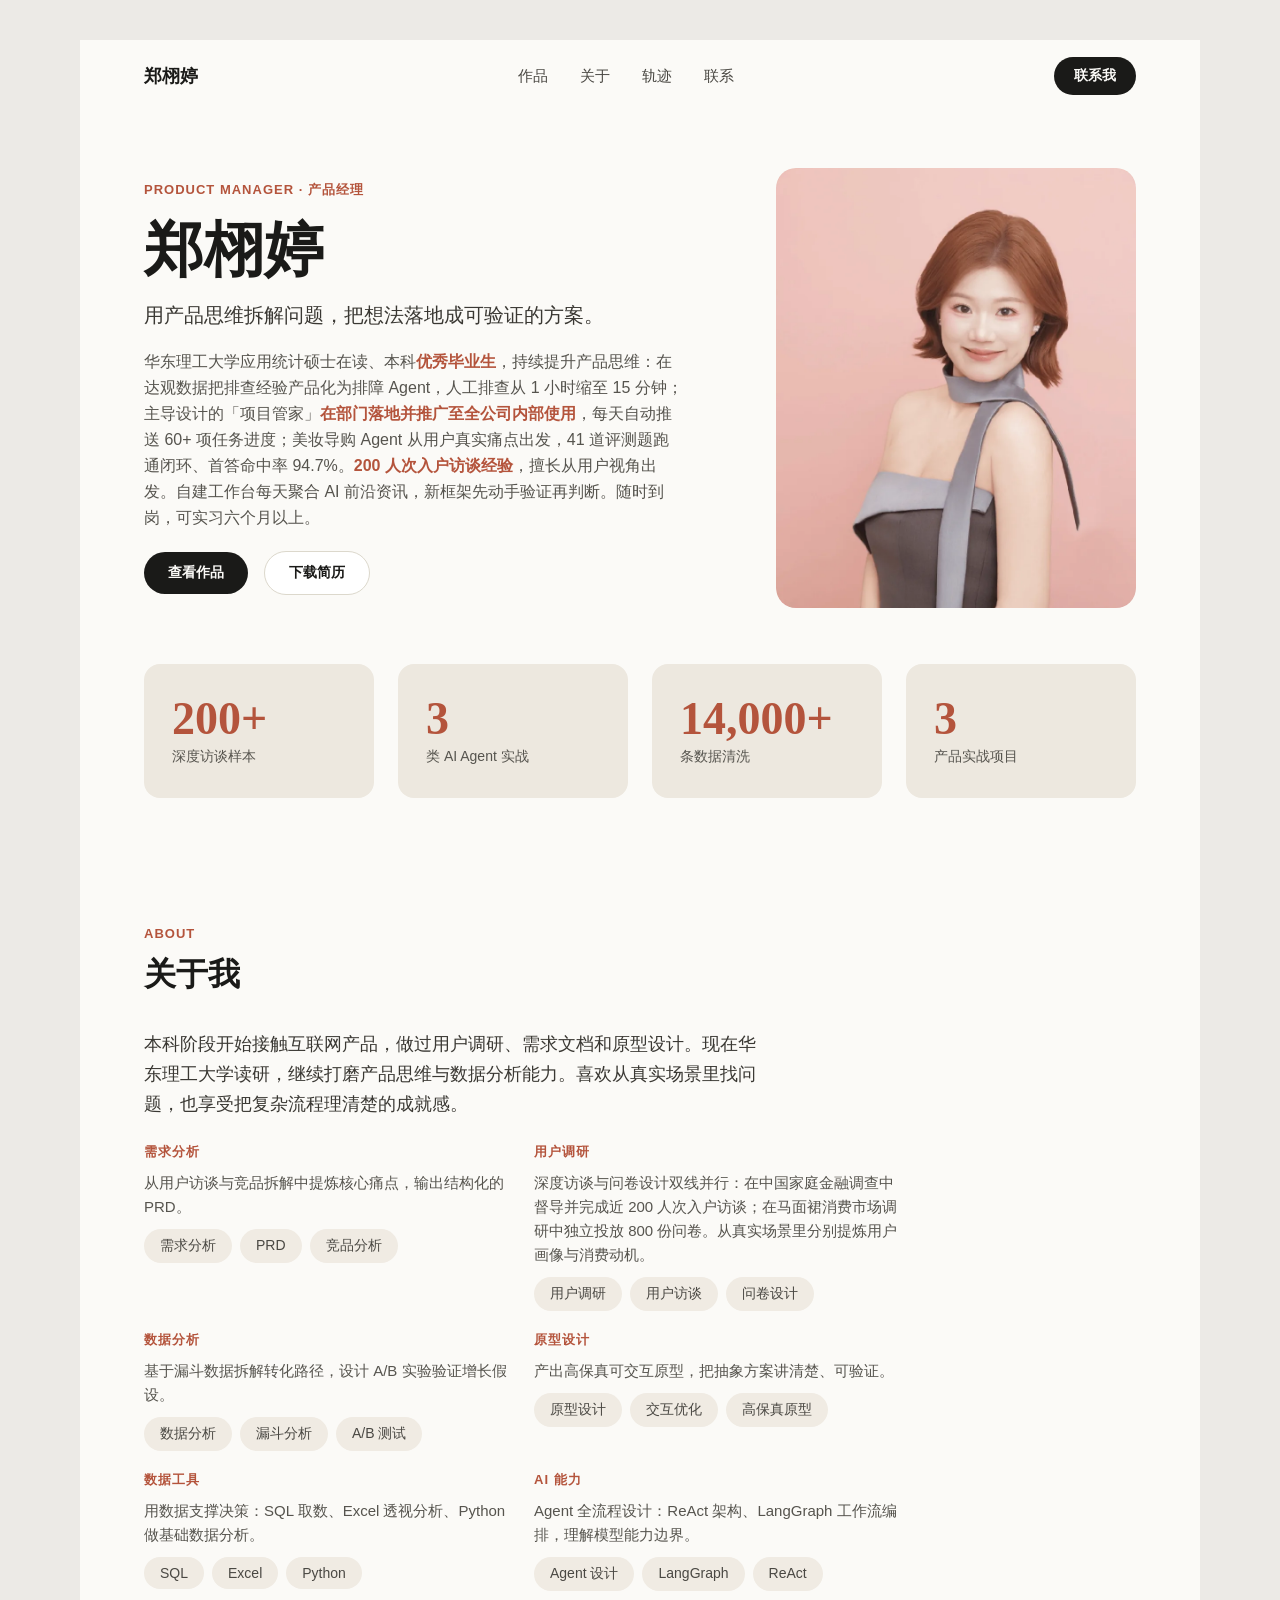
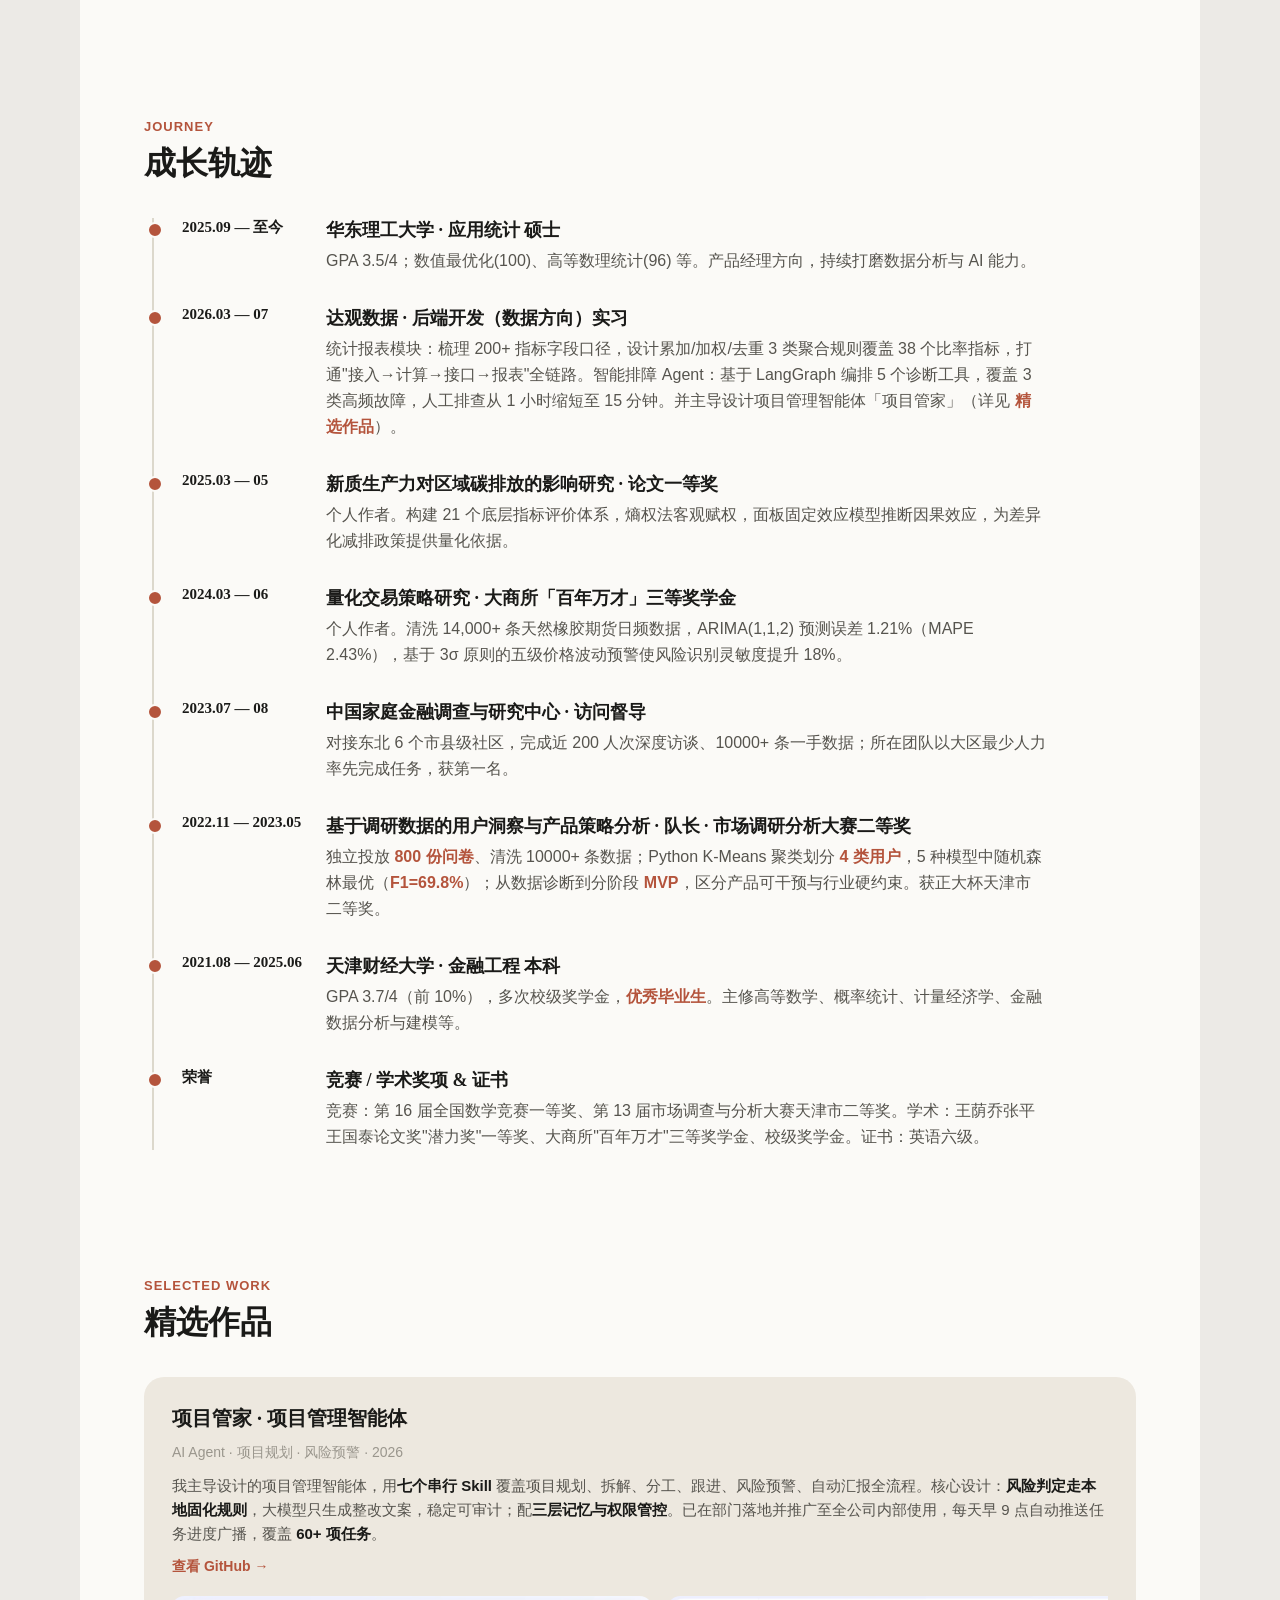
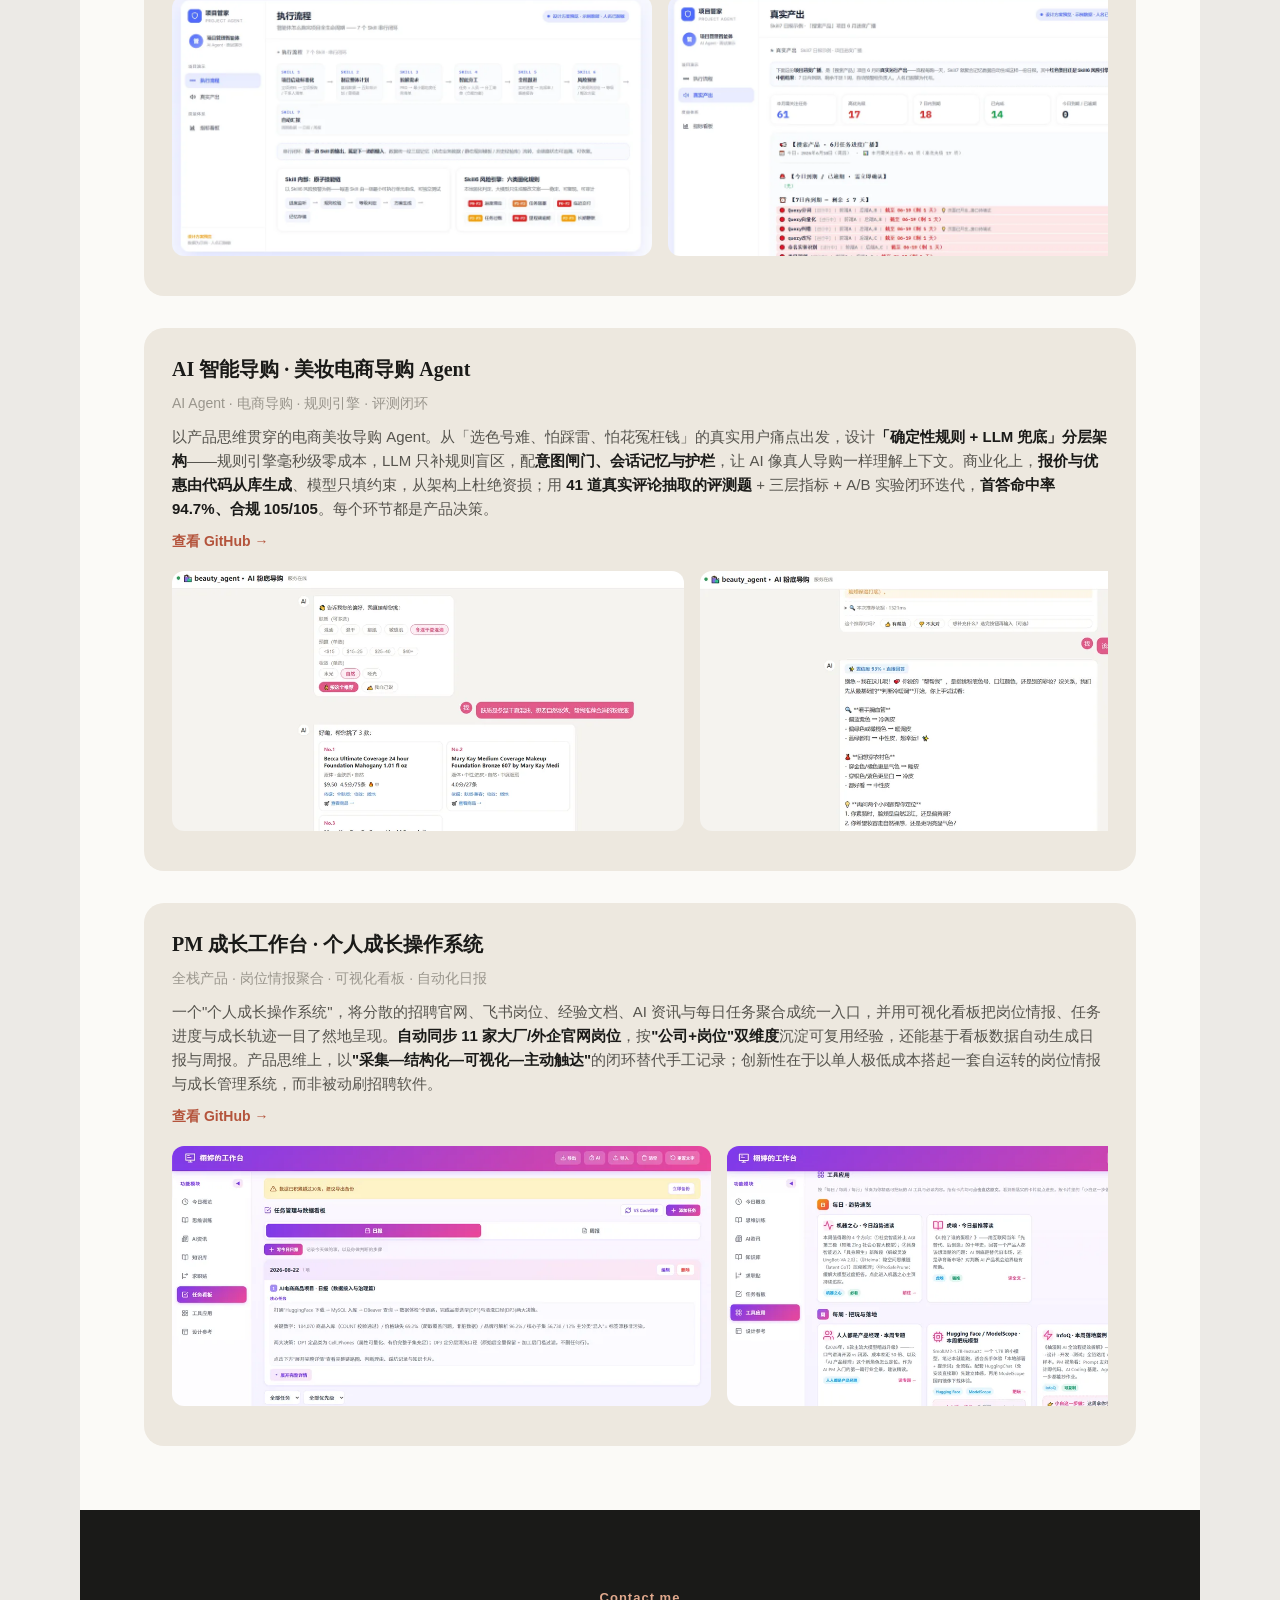
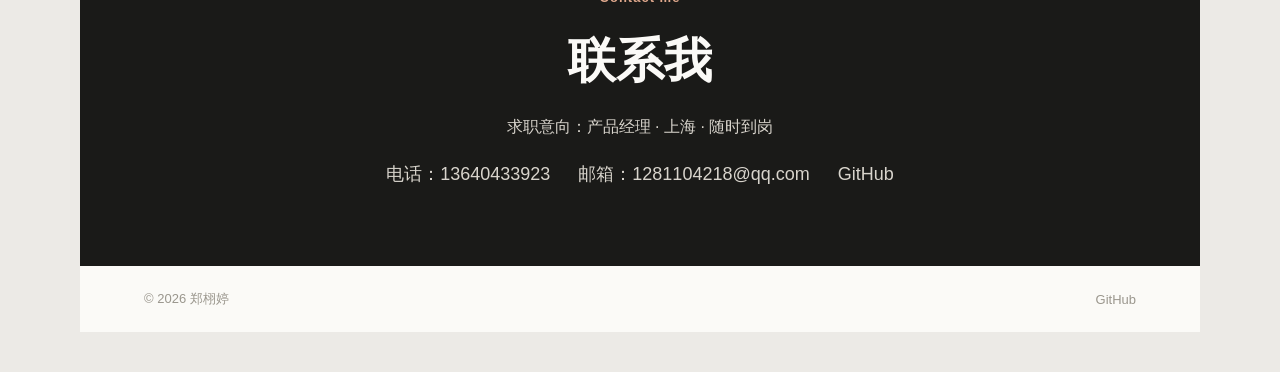
==== index.html @ 1b3cbecc "style: 恢复tl-d strong赤陶色高亮，仅保留新title" ====
<!DOCTYPE html>
<html lang="zh-CN">
<head>
<meta charset="UTF-8">
<meta name="viewport" content="width=device-width, initial-scale=1">
<title>郑栩婷 · 个人主页（桌面版）</title>
<link rel="preload" as="image" href="assets/images/3_140.webp">
<link rel="stylesheet" href="assets/fonts/fonts.css">
<style>
:root{
  --bg:#FBFAF7; --ink:#1A1A18; --ink-2:#3A3833; --muted:#6B6B66; --faint:#9A968D;
  --terracotta:#B4543C; --peach:#E0A88C; --tag:#F0EBE3; --line:#DCD8CC; --card:#EDE8DF;
  --muted:#56544E;
}
*{margin:0;padding:0;box-sizing:border-box;}
html{scroll-behavior:smooth;}
body{font-family:'Outfit',-apple-system,BlinkMacSystemFont,'Segoe UI','PingFang SC','Hiragino Sans GB','Microsoft YaHei',sans-serif;background:#ECEAE6;display:flex;justify-content:center;padding:40px 0;}
.page{width:100%;max-width:1120px;background:var(--bg);overflow:hidden;margin:0 auto;}
a{text-decoration:none;}

/* Nav */
.nav{height:72px;padding:0 64px;display:flex;align-items:center;justify-content:space-between;}
.brand{font-family:'Fraunces',Georgia,'Times New Roman','Songti SC','STSong','SimSun',serif;font-weight:600;font-size:18px;color:var(--ink);}
.nav-menu{display:flex;gap:32px;}
.nav-menu a{font-size:15px;color:#4A4843;}
.nav-menu a:hover{color:var(--ink);}
.nav-btn{background:var(--ink);color:var(--bg);padding:10px 20px;border-radius:999px;font-size:14px;font-weight:600;}

/* Hero */
.hero{display:flex;gap:48px;padding:56px 64px;align-items:center;justify-content:space-between;}
.hero-left{flex:1;display:flex;flex-direction:column;gap:20px;align-items:flex-start;}
.eyebrow{font-size:13px;font-weight:600;color:var(--terracotta);letter-spacing:1px;}
.hero-name{font-family:'Fraunces',Georgia,'Times New Roman','Songti SC','STSong','SimSun',serif;font-weight:700;font-size:60px;color:var(--ink);line-height:1.05;}
.hero-tagline{font-family:'Fraunces',Georgia,'Times New Roman','Songti SC','STSong','SimSun',serif;font-weight:400;font-size:20px;color:var(--ink-2);}
.hero-bio{font-size:16px;color:var(--muted);line-height:26px;max-width:540px;}
.hero-bio strong{color:var(--terracotta);font-weight:600;}
.hero-cta{display:flex;gap:16px;align-items:center;}
.cta-primary{background:var(--ink);color:var(--bg);padding:12px 24px;border-radius:999px;font-size:14px;font-weight:600;}
.cta-secondary{background:#FFFFFF;border:1px solid var(--line);color:var(--ink);padding:12px 24px;border-radius:999px;font-size:14px;font-weight:600;}
.hero-right{width:360px;height:440px;border-radius:20px;overflow:hidden;flex-shrink:0;}
.hero-right img{width:100%;height:100%;object-fit:cover;display:block;}

/* About */
.about{display:flex;flex-direction:column;gap:32px;padding:64px;}
.about-left{width:auto;display:flex;flex-direction:column;gap:12px;align-items:flex-start;}
.about-kicker{font-size:13px;font-weight:600;color:var(--terracotta);letter-spacing:1px;}
.about-title{font-family:'Fraunces',Georgia,'Times New Roman','Songti SC','STSong','SimSun',serif;font-weight:700;font-size:32px;color:var(--ink);}
.about-right{width:100%;max-width:760px;display:flex;flex-direction:column;gap:24px;align-items:flex-start;}
.about-text{font-size:18px;color:var(--ink-2);line-height:30px;font-weight:500;max-width:620px;}
.skills{display:flex;flex-wrap:wrap;gap:12px;}
.tag{background:var(--tag);color:#4A4843;padding:8px 16px;border-radius:999px;font-size:14px;font-weight:500;}

/* Work */
.work{padding:64px;display:flex;flex-direction:column;gap:32px;}
.work-header{display:flex;flex-direction:column;gap:8px;align-items:flex-start;}
.work-kicker{font-size:13px;font-weight:600;color:var(--terracotta);letter-spacing:1px;}
.work-title{font-family:'Fraunces',Georgia,'Times New Roman','Songti SC','STSong','SimSun',serif;font-weight:700;font-size:32px;color:var(--ink);}
.work-grid{display:flex;gap:24px;}
.proj{flex:1;display:flex;flex-direction:column;gap:16px;align-items:flex-start;}
.proj-cover{width:100%;height:240px;border-radius:16px;overflow:hidden;background:var(--card);}
.proj-cover img{width:100%;height:100%;object-fit:cover;display:block;}
.proj-title{font-family:'Fraunces',Georgia,'Times New Roman','Songti SC','STSong','SimSun',serif;font-weight:700;font-size:20px;color:var(--ink);}
.proj-meta{font-size:14px;color:var(--faint);}
.proj-desc{font-size:15px;color:var(--muted);line-height:24px;}
.proj-desc strong{color:var(--ink);font-weight:600;}

/* Featured project card */
.proj-featured{width:100%;display:flex;flex-direction:column;gap:20px;background:var(--card);border-radius:20px;padding:28px;}
.proj-featured-top{display:flex;gap:32px;align-items:flex-start;}
.proj-featured-info{flex:1;display:flex;flex-direction:column;gap:12px;align-items:flex-start;}
.proj-link{font-size:14px;color:var(--terracotta);font-weight:600;}
.proj-link:hover{text-decoration:underline;}
.proj-gallery{display:flex;gap:16px;overflow-x:auto;scroll-snap-type:x mandatory;padding-bottom:12px;}
.proj-gallery img{height:260px;flex:0 0 auto;scroll-snap-align:start;border-radius:12px;background:#E6E2DA;object-fit:cover;cursor:zoom-in;}
.proj-gallery::-webkit-scrollbar{height:6px;}
.proj-gallery::-webkit-scrollbar-thumb{background:var(--faint);border-radius:3px;}

/* Contact */
.contact{background:var(--ink);padding:80px 64px;display:flex;flex-direction:column;gap:24px;align-items:center;}
.contact-kicker{font-size:13px;font-weight:600;color:var(--peach);letter-spacing:1px;}
.contact-title{font-family:'Fraunces',Georgia,'Times New Roman','Songti SC','STSong','SimSun',serif;font-weight:700;font-size:48px;color:var(--bg);}
.contact-items{display:flex;flex-wrap:wrap;justify-content:center;align-items:center;gap:28px;}
.contact-item{font-size:18px;color:#D8D4CC;text-decoration:none;transition:color .2s;}
.contact-item:hover{color:var(--peach);}
.contact-sub{font-size:16px;color:#D8D4CC;max-width:560px;text-align:center;}

/* Stats */
.stats{display:flex;gap:24px;padding:0 64px 64px;}
.stat{flex:1;background:var(--card);border-radius:16px;padding:32px 28px;display:flex;flex-direction:column;gap:6px;align-items:flex-start;}
.stat-num{font-family:'Fraunces',Georgia,'Times New Roman','Songti SC','STSong','SimSun',serif;font-weight:700;font-size:46px;color:var(--terracotta);line-height:1;}
.stat-label{font-size:14px;color:var(--muted);}

/* Skills matrix */
.skill-grid{display:grid;grid-template-columns:repeat(2,1fr);gap:20px;width:100%;}
.skill-col{display:flex;flex-direction:column;gap:10px;align-items:flex-start;}
.skill-cat{font-size:13px;font-weight:600;color:var(--terracotta);letter-spacing:1px;}
.skill-desc{font-size:15px;color:var(--muted);line-height:24px;}
.skill-tags{display:flex;flex-wrap:wrap;gap:8px;}

/* Timeline */
.timeline-sec{padding:64px;display:flex;flex-direction:column;gap:32px;}
.timeline{display:flex;flex-direction:column;border-left:2px solid var(--line);margin-left:8px;}
.tl-item{display:flex;gap:24px;padding:0 0 32px 28px;position:relative;}
.tl-item:last-child{padding-bottom:0;}
.tl-item::before{content:"";position:absolute;left:-7px;top:4px;width:12px;height:12px;border-radius:50%;background:var(--terracotta);border:2px solid var(--bg);}
.tl-year{font-family:'Fraunces',Georgia,'Times New Roman','Songti SC','STSong','SimSun',serif;font-weight:600;font-size:15px;color:var(--ink);min-width:120px;flex-shrink:0;}
.tl-body{display:flex;flex-direction:column;gap:6px;align-items:flex-start;}
.tl-h{font-family:'Fraunces',Georgia,'Times New Roman','Songti SC','STSong','SimSun',serif;font-weight:700;font-size:18px;color:var(--ink);}
.tl-d{font-size:16px;color:var(--muted);line-height:26px;max-width:720px;}
.tl-d strong{color:var(--terracotta);font-weight:600;}
.tl-link{color:var(--terracotta);font-weight:600;}.tl-link:hover{text-decoration:underline;}

/* Footer */
.footer{display:flex;justify-content:space-between;align-items:center;padding:24px 64px;}
.footer span{font-size:13px;color:var(--faint);}

/* Lightbox 图片点击放大 */
.zoomable{cursor:zoom-in;transition:filter .2s;}
.zoomable:hover{filter:brightness(.97);}
.lightbox{position:fixed;inset:0;background:rgba(20,18,16,.92);display:none;align-items:center;justify-content:center;z-index:9999;padding:32px;opacity:0;transition:opacity .2s;}
.lightbox.open{display:flex;opacity:1;}
.lightbox img{max-width:92vw;max-height:86vh;object-fit:contain;border-radius:8px;box-shadow:0 24px 70px rgba(0,0,0,.55);background:#fff;}
.lb-close{position:absolute;top:18px;right:26px;width:44px;height:44px;border-radius:50%;border:none;background:rgba(255,255,255,.14);color:#fff;font-size:26px;line-height:1;cursor:pointer;transition:background .2s;}
.lb-close:hover{background:rgba(255,255,255,.28);}
.lb-nav{position:absolute;top:50%;transform:translateY(-50%);width:48px;height:48px;border-radius:50%;border:none;background:rgba(255,255,255,.14);color:#fff;font-size:30px;line-height:1;cursor:pointer;transition:background .2s;}
.lb-nav:hover{background:rgba(255,255,255,.28);}
.lb-prev{left:24px;}
.lb-next{right:24px;}
.lb-count{position:absolute;bottom:22px;left:50%;transform:translateX(-50%);color:#fff;font-size:14px;letter-spacing:1px;opacity:.85;}
@media(max-width:640px){.lb-prev{left:10px;}.lb-next{right:10px;}.lightbox{padding:16px;}}

/* ===== 移动端响应式（≤768px 单列自适应）===== */
@media (max-width: 768px){
  body{padding:0;}
  .page{border-radius:0;}
  .nav{height:auto;flex-wrap:wrap;gap:10px 16px;padding:14px 20px;}
  .nav-menu{gap:18px;}
  .nav-menu a{font-size:14px;}
  .nav-btn{font-size:13px;padding:9px 16px;}
  .hero{flex-direction:column;align-items:stretch;gap:26px;padding:36px 20px 30px;}
  .hero-name{font-size:40px;}
  .hero-tagline{font-size:18px;}
  .hero-bio{font-size:15px;max-width:100%;}
  .hero-right{width:100%;height:300px;}
  .stats{flex-wrap:wrap;gap:12px;padding:0 20px 40px;}
  .stat{flex:1 1 calc(50% - 6px);min-width:0;padding:22px 16px;}
  .stat-num{font-size:36px;}
  .stat-label{font-size:13px;}
  .about{padding:44px 20px;}
  .about-text{font-size:16px;max-width:100%;}
  .skill-grid{grid-template-columns:1fr;gap:16px;}
  .skill-desc{font-size:14px;}
  .work{padding:44px 20px;}
  .work-title{font-size:28px;}
  .proj-featured{padding:20px;border-radius:16px;}
  .proj-featured-top{flex-direction:column;gap:14px;}
  .proj-gallery img{height:200px;}
  .proj-desc{font-size:14px;}
  .timeline-sec{padding:44px 20px;}
  .tl-item{flex-direction:column;gap:6px;padding:0 0 28px 22px;}
  .tl-year{min-width:0;}
  .tl-d{font-size:15px;max-width:100%;}
  .contact{padding:52px 20px;}
  .contact-title{font-size:34px;}
  .contact-item{font-size:16px;}
  .footer{flex-direction:column;gap:8px;padding:20px;text-align:center;}
}
</style>
</head>
<body>
<div class="page">

  <!-- Nav -->
  <nav class="nav">
    <div class="brand">郑栩婷</div>
    <div class="nav-menu">
      <a href="#work">作品</a>
      <a href="#about">关于</a>
      <a href="#journey">轨迹</a>
      <a href="#contact">联系</a>
    </div>
    <a class="nav-btn" href="#contact">联系我</a>
  </nav>

  <!-- Hero -->
  <section class="hero">
    <div class="hero-left">
      <div class="eyebrow">PRODUCT MANAGER · 产品经理</div>
      <h1 class="hero-name">郑栩婷</h1>
      <p class="hero-tagline">用产品思维拆解问题，把想法落地成可验证的方案。</p>
      <p class="hero-bio">华东理工大学应用统计硕士在读、本科<strong>优秀毕业生</strong>，持续提升产品思维：在达观数据把排查经验产品化为排障 Agent，人工排查从 1 小时缩至 15 分钟；主导设计的「项目管家」<strong>在部门落地并推广至全公司内部使用</strong>，每天自动推送 60+ 项任务进度；美妆导购 Agent 从用户真实痛点出发，41 道评测题跑通闭环、首答命中率 94.7%。<strong>200 人次入户访谈经验</strong>，擅长从用户视角出发。自建工作台每天聚合 AI 前沿资讯，新框架先动手验证再判断。随时到岗，可实习六个月以上。</p>
      <div class="hero-cta">
        <a class="cta-primary" href="#work">查看作品</a>
        <a class="cta-secondary" href="assets/resume.pdf" download>下载简历</a>
      </div>
    </div>
    <div class="hero-right">
      <img class="zoomable" data-group="hero" fetchpriority="high" decoding="async" src="assets/images/3_140.webp" alt="郑栩婷">
    </div>
  </section>

  <!-- Stats -->
  <section class="stats">
    <div class="stat"><div class="stat-num">200+</div><div class="stat-label">深度访谈样本</div></div>
    <div class="stat"><div class="stat-num">3</div><div class="stat-label">类 AI Agent 实战</div></div>
    <div class="stat"><div class="stat-num">14,000+</div><div class="stat-label">条数据清洗</div></div>
    <div class="stat"><div class="stat-num">3</div><div class="stat-label">产品实战项目</div></div>
  </section>

  <!-- About -->
  <section class="about" id="about">
    <div class="about-left">
      <div class="about-kicker">ABOUT</div>
      <h2 class="about-title">关于我</h2>
    </div>
    <div class="about-right">
      <p class="about-text">本科阶段开始接触互联网产品，做过用户调研、需求文档和原型设计。现在华东理工大学读研，继续打磨产品思维与数据分析能力。喜欢从真实场景里找问题，也享受把复杂流程理清楚的成就感。</p>
      <div class="skill-grid">
        <div class="skill-col">
          <div class="skill-cat">需求分析</div>
          <p class="skill-desc">从用户访谈与竞品拆解中提炼核心痛点，输出结构化的 PRD。</p>
          <div class="skill-tags"><span class="tag">需求分析</span><span class="tag">PRD</span><span class="tag">竞品分析</span></div>
        </div>
        <div class="skill-col">
          <div class="skill-cat">用户调研</div>
          <p class="skill-desc">深度访谈与问卷设计双线并行：在中国家庭金融调查中督导并完成近 200 人次入户访谈；在马面裙消费市场调研中独立投放 800 份问卷。从真实场景里分别提炼用户画像与消费动机。</p>
          <div class="skill-tags"><span class="tag">用户调研</span><span class="tag">用户访谈</span><span class="tag">问卷设计</span></div>
        </div>
        <div class="skill-col">
          <div class="skill-cat">数据分析</div>
          <p class="skill-desc">基于漏斗数据拆解转化路径，设计 A/B 实验验证增长假设。</p>
          <div class="skill-tags"><span class="tag">数据分析</span><span class="tag">漏斗分析</span><span class="tag">A/B 测试</span></div>
        </div>
        <div class="skill-col">
          <div class="skill-cat">原型设计</div>
          <p class="skill-desc">产出高保真可交互原型，把抽象方案讲清楚、可验证。</p>
          <div class="skill-tags"><span class="tag">原型设计</span><span class="tag">交互优化</span><span class="tag">高保真原型</span></div>
        </div>
        <div class="skill-col">
          <div class="skill-cat">数据工具</div>
          <p class="skill-desc">用数据支撑决策：SQL 取数、Excel 透视分析、Python 做基础数据分析。</p>
          <div class="skill-tags"><span class="tag">SQL</span><span class="tag">Excel</span><span class="tag">Python</span></div>
        </div>
        <div class="skill-col">
          <div class="skill-cat">AI 能力</div>
          <p class="skill-desc">Agent 全流程设计：ReAct 架构、LangGraph 工作流编排，理解模型能力边界。</p>
          <div class="skill-tags"><span class="tag">Agent 设计</span><span class="tag">LangGraph</span><span class="tag">ReAct</span></div>
        </div>
      </div>
    </div>
  </section>

  <!-- Journey / Timeline -->
  <section class="timeline-sec" id="journey">
    <div class="work-header">
      <div class="work-kicker">JOURNEY</div>
      <h2 class="work-title">成长轨迹</h2>
    </div>
    <div class="timeline">
      <div class="tl-item">
        <div class="tl-year">2025.09 — 至今</div>
        <div class="tl-body">
          <div class="tl-h">华东理工大学 · 应用统计 硕士</div>
          <div class="tl-d">GPA 3.5/4；数值最优化(100)、高等数理统计(96) 等。产品经理方向，持续打磨数据分析与 AI 能力。</div>
        </div>
      </div>
      <div class="tl-item">
        <div class="tl-year">2026.03 — 07</div>
        <div class="tl-body">
          <div class="tl-h">达观数据 · 后端开发（数据方向）实习</div>
          <div class="tl-d">统计报表模块：梳理 200+ 指标字段口径，设计累加/加权/去重 3 类聚合规则覆盖 38 个比率指标，打通"接入→计算→接口→报表"全链路。智能排障 Agent：基于 LangGraph 编排 5 个诊断工具，覆盖 3 类高频故障，人工排查从 1 小时缩短至 15 分钟。并主导设计项目管理智能体「项目管家」（详见 <a class="tl-link" href="#work">精选作品</a>）。</div>
        </div>
      </div>
      <div class="tl-item">
        <div class="tl-year">2025.03 — 05</div>
        <div class="tl-body">
          <div class="tl-h">新质生产力对区域碳排放的影响研究 · 论文一等奖</div>
          <div class="tl-d">个人作者。构建 21 个底层指标评价体系，熵权法客观赋权，面板固定效应模型推断因果效应，为差异化减排政策提供量化依据。</div>
        </div>
      </div>
      <div class="tl-item">
        <div class="tl-year">2024.03 — 06</div>
        <div class="tl-body">
          <div class="tl-h">量化交易策略研究 · 大商所「百年万才」三等奖学金</div>
          <div class="tl-d">个人作者。清洗 14,000+ 条天然橡胶期货日频数据，ARIMA(1,1,2) 预测误差 1.21%（MAPE 2.43%），基于 3σ 原则的五级价格波动预警使风险识别灵敏度提升 18%。</div>
        </div>
      </div>
      <div class="tl-item">
        <div class="tl-year">2023.07 — 08</div>
        <div class="tl-body">
          <div class="tl-h">中国家庭金融调查与研究中心 · 访问督导</div>
          <div class="tl-d">对接东北 6 个市县级社区，完成近 200 人次深度访谈、10000+ 条一手数据；所在团队以大区最少人力率先完成任务，获第一名。</div>
        </div>
      </div>
      <div class="tl-item">
        <div class="tl-year">2022.11 — 2023.05</div>
        <div class="tl-body">
          <div class="tl-h">基于调研数据的用户洞察与产品策略分析 · 队长 · 市场调研分析大赛二等奖</div>
          <div class="tl-d">独立投放 <strong>800 份问卷</strong>、清洗 10000+ 条数据；Python K-Means 聚类划分 <strong>4 类用户</strong>，5 种模型中随机森林最优（<strong>F1=69.8%</strong>）；从数据诊断到分阶段 <strong>MVP</strong>，区分产品可干预与行业硬约束。获正大杯天津市二等奖。</div>
        </div>
      </div>
      <div class="tl-item">
        <div class="tl-year">2021.08 — 2025.06</div>
        <div class="tl-body">
          <div class="tl-h">天津财经大学 · 金融工程 本科</div>
          <div class="tl-d">GPA 3.7/4（前 10%），多次校级奖学金，<strong>优秀毕业生</strong>。主修高等数学、概率统计、计量经济学、金融数据分析与建模等。</div>
        </div>
      </div>
      <div class="tl-item">
        <div class="tl-year">荣誉</div>
        <div class="tl-body">
          <div class="tl-h">竞赛 / 学术奖项 & 证书</div>
          <div class="tl-d">竞赛：第 16 届全国数学竞赛一等奖、第 13 届市场调查与分析大赛天津市二等奖。学术：王荫乔张平王国泰论文奖"潜力奖"一等奖、大商所"百年万才"三等奖学金、校级奖学金。证书：英语六级。</div>
        </div>
      </div>
    </div>
  </section>

  <!-- Work -->
  <section class="work" id="work">
    <div class="work-header">
      <div class="work-kicker">SELECTED WORK</div>
      <h2 class="work-title">精选作品</h2>
    </div>

    <!-- Featured: 项目管家 -->
    <div class="proj-featured">
      <div class="proj-featured-top">
        <div class="proj-featured-info">
          <h3 class="proj-title">项目管家 · 项目管理智能体</h3>
          <div class="proj-meta">AI Agent · 项目规划 · 风险预警 · 2026</div>
          <p class="proj-desc">我主导设计的项目管理智能体，用<strong>七个串行 Skill</strong> 覆盖项目规划、拆解、分工、跟进、风险预警、自动汇报全流程。核心设计：<strong>风险判定走本地固化规则</strong>，大模型只生成整改文案，稳定可审计；配<strong>三层记忆与权限管控</strong>。已在部门落地并推广至全公司内部使用，每天早 9 点自动推送任务进度广播，覆盖 <strong>60+ 项任务</strong>。</p>
          <a class="proj-link" href="https://github.com/zxt1223/project-intelligent-agent" target="_blank" rel="noopener">查看 GitHub →</a>
        </div>
      </div>
      <div class="proj-gallery">
        <img class="zoomable" loading="lazy" decoding="async" data-group="pa" src="assets/images/pa-01-flow.webp" alt="执行流程：7 个 Skill 串行闭环">
        <img class="zoomable" loading="lazy" decoding="async" data-group="pa" src="assets/images/pa-02-output.webp" alt="真实产出：项目进度广播">
        <img class="zoomable" loading="lazy" decoding="async" data-group="pa" src="assets/images/pa-03-output-detail.webp" alt="真实产出：任务到期明细">
        <img class="zoomable" loading="lazy" decoding="async" data-group="pa" src="assets/images/pa-04-dashboard.webp" alt="指标看板：北极星与效率指标">
      </div>
    </div>

    <!-- Featured: AI 智能导购 -->
    <div class="proj-featured">
      <div class="proj-featured-top">
        <div class="proj-featured-info">
          <h3 class="proj-title">AI 智能导购 · 美妆电商导购 Agent</h3>
          <div class="proj-meta">AI Agent · 电商导购 · 规则引擎 · 评测闭环</div>
          <p class="proj-desc">以产品思维贯穿的电商美妆导购 Agent。从「选色号难、怕踩雷、怕花冤枉钱」的真实用户痛点出发，设计<strong>「确定性规则 + LLM 兜底」分层架构</strong>——规则引擎毫秒级零成本，LLM 只补规则盲区，配<strong>意图闸门、会话记忆与护栏</strong>，让 AI 像真人导购一样理解上下文。商业化上，<strong>报价与优惠由代码从库生成</strong>、模型只填约束，从架构上杜绝资损；用 <strong>41 道真实评论抽取的评测题</strong> + 三层指标 + A/B 实验闭环迭代，<strong>首答命中率 94.7%、合规 105/105</strong>。每个环节都是产品决策。</p>
          <!-- TODO: 补 GitHub 链接 -->
          <a class="proj-link" href="https://github.com/zxt1223/AI-beauty-agent" target="_blank" rel="noopener">查看 GitHub →</a>
        </div>
      </div>
      <div class="proj-gallery">
        <img class="zoomable" loading="lazy" decoding="async" data-group="ba" src="assets/images/ba-01-preference.webp" alt="偏好收集：肤质/预算/妆效">
        <img class="zoomable" loading="lazy" decoding="async" data-group="ba" src="assets/images/ba-02-shade.webp" alt="色号咨询：冷暖皮判断">
        <img class="zoomable" loading="lazy" decoding="async" data-group="ba" src="assets/images/ba-03-recommend.webp" alt="智能推荐：多轮对话后生成推荐">
      </div>
    </div>

    <!-- Featured: PM 成长工作台 -->
    <div class="proj-featured">
      <div class="proj-featured-top">
        <div class="proj-featured-info">
          <h3 class="proj-title">PM 成长工作台 · 个人成长操作系统</h3>
          <div class="proj-meta">全栈产品 · 岗位情报聚合 · 可视化看板 · 自动化日报</div>
          <p class="proj-desc">一个"个人成长操作系统"，将分散的招聘官网、飞书岗位、经验文档、AI 资讯与每日任务聚合成统一入口，并用可视化看板把岗位情报、任务进度与成长轨迹一目了然地呈现。<strong>自动同步 11 家大厂/外企官网岗位</strong>，按<strong>"公司+岗位"双维度</strong>沉淀可复用经验，还能基于看板数据自动生成日报与周报。产品思维上，以<strong>"采集—结构化—可视化—主动触达"</strong>的闭环替代手工记录；创新性在于以单人极低成本搭起一套自运转的岗位情报与成长管理系统，而非被动刷招聘软件。</p>
          <a class="proj-link" href="https://github.com/zxt1223/pm-growth-workspace" target="_blank" rel="noopener">查看 GitHub →</a>
        </div>
      </div>
      <div class="proj-gallery">
        <img class="zoomable" loading="lazy" decoding="async" data-group="pm" src="assets/images/pm-01-taskboard.webp" alt="任务管理与日报看板">
        <img class="zoomable" loading="lazy" decoding="async" data-group="pm" src="assets/images/pm-02-tools.webp" alt="工具应用与 AI 资讯聚合">
        <img class="zoomable" loading="lazy" decoding="async" data-group="pm" src="assets/images/pm-03-jobs.webp" alt="求职贴岗位情报聚合">
      </div>
    </div>

  </section>

  <!-- Contact -->
  <section class="contact" id="contact">
    <div class="contact-kicker">Contact me</div>
    <h2 class="contact-title">联系我</h2>
    <p class="contact-sub">求职意向：产品经理 · 上海 · 随时到岗</p>
    <div class="contact-items">
      <a class="contact-item" href="tel:13640433923">电话：13640433923</a>
      <a class="contact-item" href="mailto:1281104218@qq.com">邮箱：1281104218@qq.com</a>
      <a class="contact-item" href="https://github.com/zxt1223?tab=repositories" target="_blank" rel="noopener">GitHub</a>
    </div>
  </section>

  <!-- Footer -->
  <footer class="footer">
    <span>© 2026 郑栩婷</span>
    <span>GitHub</span>
  </footer>

</div>
<script>
(function(){
  var imgs=Array.prototype.slice.call(document.querySelectorAll('img.zoomable'));
  if(!imgs.length)return;
  var lb=document.createElement('div');lb.className='lightbox';
  lb.innerHTML='<button class="lb-close" aria-label="关闭">&times;</button><button class="lb-nav lb-prev" aria-label="上一张">&#8249;</button><button class="lb-nav lb-next" aria-label="下一张">&#8250;</button><img alt=""><div class="lb-count"></div>';
  document.body.appendChild(lb);
  var lbImg=lb.querySelector('img'),lbCount=lb.querySelector('.lb-count'),group=[],idx=0;
  function render(){var g=group[idx];lbImg.src=g.src;lbImg.alt=g.alt;lbCount.textContent=group.length>1?(idx+1)+' / '+group.length:'';}
  function open(t){group=imgs.filter(function(im){return im.getAttribute('data-group')===t.getAttribute('data-group');});idx=group.indexOf(t);if(idx<0)idx=0;lb.classList.add('open');document.body.style.overflow='hidden';render();}
  function close(){lb.classList.remove('open');document.body.style.overflow='';}
  function prev(){idx=(idx-1+group.length)%group.length;render();}
  function next(){idx=(idx+1)%group.length;render();}
  imgs.forEach(function(im){im.addEventListener('click',function(e){e.stopPropagation();open(im);});});
  lb.querySelector('.lb-close').addEventListener('click',close);
  lb.querySelector('.lb-prev').addEventListener('click',function(e){e.stopPropagation();prev();});
  lb.querySelector('.lb-next').addEventListener('click',function(e){e.stopPropagation();next();});
  lb.addEventListener('click',function(e){if(e.target===lb)close();});
  document.addEventListener('keydown',function(e){if(!lb.classList.contains('open'))return;if(e.key==='Escape')close();if(e.key==='ArrowLeft')prev();if(e.key==='ArrowRight')next();});
})();
</script>
</body>
</html>
---- assets/fonts/fonts.css ----
/* Self-hosted fonts (latin subset only). Chinese glyphs fall back to system fonts. */
@font-face {
  font-family: 'Fraunces';
  font-style: normal;
  font-weight: 400;
  font-display: swap;
  src: url(assets/fonts/fraunces-400.woff2) format('woff2');
  unicode-range: U+0000-00FF, U+0131, U+0152-0153, U+02BB-02BC, U+02C6, U+02DA, U+02DC, U+0304, U+0308, U+0329, U+2000-206F, U+20AC, U+2122, U+2191, U+2193, U+2212, U+2215, U+FEFF, U+FFFD;
}
@font-face {
  font-family: 'Fraunces';
  font-style: normal;
  font-weight: 600;
  font-display: swap;
  src: url(assets/fonts/fraunces-600.woff2) format('woff2');
  unicode-range: U+0000-00FF, U+0131, U+0152-0153, U+02BB-02BC, U+02C6, U+02DA, U+02DC, U+0304, U+0308, U+0329, U+2000-206F, U+20AC, U+2122, U+2191, U+2193, U+2212, U+2215, U+FEFF, U+FFFD;
}
@font-face {
  font-family: 'Fraunces';
  font-style: normal;
  font-weight: 700;
  font-display: swap;
  src: url(assets/fonts/fraunces-700.woff2) format('woff2');
  unicode-range: U+0000-00FF, U+0131, U+0152-0153, U+02BB-02BC, U+02C6, U+02DA, U+02DC, U+0304, U+0308, U+0329, U+2000-206F, U+20AC, U+2122, U+2191, U+2193, U+2212, U+2215, U+FEFF, U+FFFD;
}
@font-face {
  font-family: 'Outfit';
  font-style: normal;
  font-weight: 400;
  font-display: swap;
  src: url(assets/fonts/outfit-400.woff2) format('woff2');
  unicode-range: U+0000-00FF, U+0131, U+0152-0153, U+02BB-02BC, U+02C6, U+02DA, U+02DC, U+0304, U+0308, U+0329, U+2000-206F, U+20AC, U+2122, U+2191, U+2193, U+2212, U+2215, U+FEFF, U+FFFD;
}
@font-face {
  font-family: 'Outfit';
  font-style: normal;
  font-weight: 500;
  font-display: swap;
  src: url(assets/fonts/outfit-500.woff2) format('woff2');
  unicode-range: U+0000-00FF, U+0131, U+0152-0153, U+02BB-02BC, U+02C6, U+02DA, U+02DC, U+0304, U+0308, U+0329, U+2000-206F, U+20AC, U+2122, U+2191, U+2193, U+2212, U+2215, U+FEFF, U+FFFD;
}
@font-face {
  font-family: 'Outfit';
  font-style: normal;
  font-weight: 600;
  font-display: swap;
  src: url(assets/fonts/outfit-600.woff2) format('woff2');
  unicode-range: U+0000-00FF, U+0131, U+0152-0153, U+02BB-02BC, U+02C6, U+02DA, U+02DC, U+0304, U+0308, U+0329, U+2000-206F, U+20AC, U+2122, U+2191, U+2193, U+2212, U+2215, U+FEFF, U+FFFD;
}
@font-face {
  font-family: 'Outfit';
  font-style: normal;
  font-weight: 700;
  font-display: swap;
  src: url(assets/fonts/outfit-700.woff2) format('woff2');
  unicode-range: U+0000-00FF, U+0131, U+0152-0153, U+02BB-02BC, U+02C6, U+02DA, U+02DC, U+0304, U+0308, U+0329, U+2000-206F, U+20AC, U+2122, U+2191, U+2193, U+2212, U+2215, U+FEFF, U+FFFD;
}
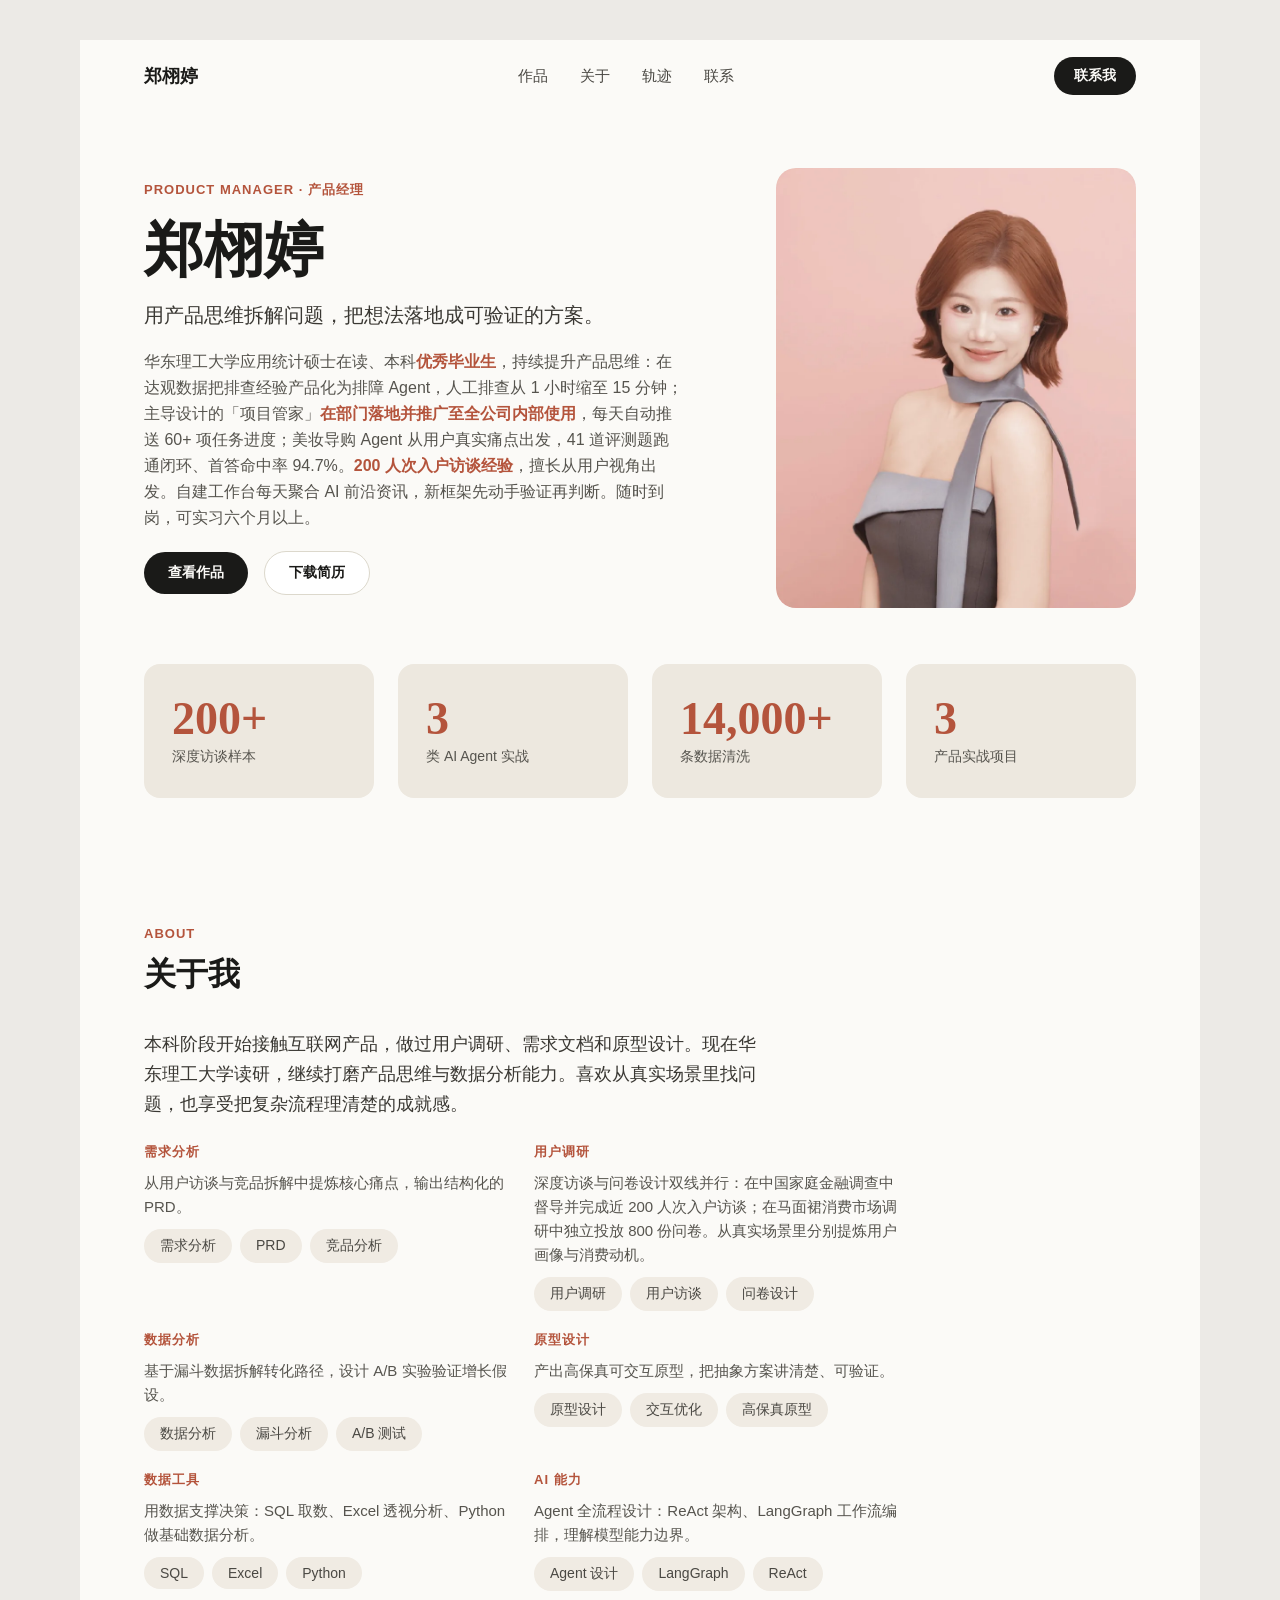
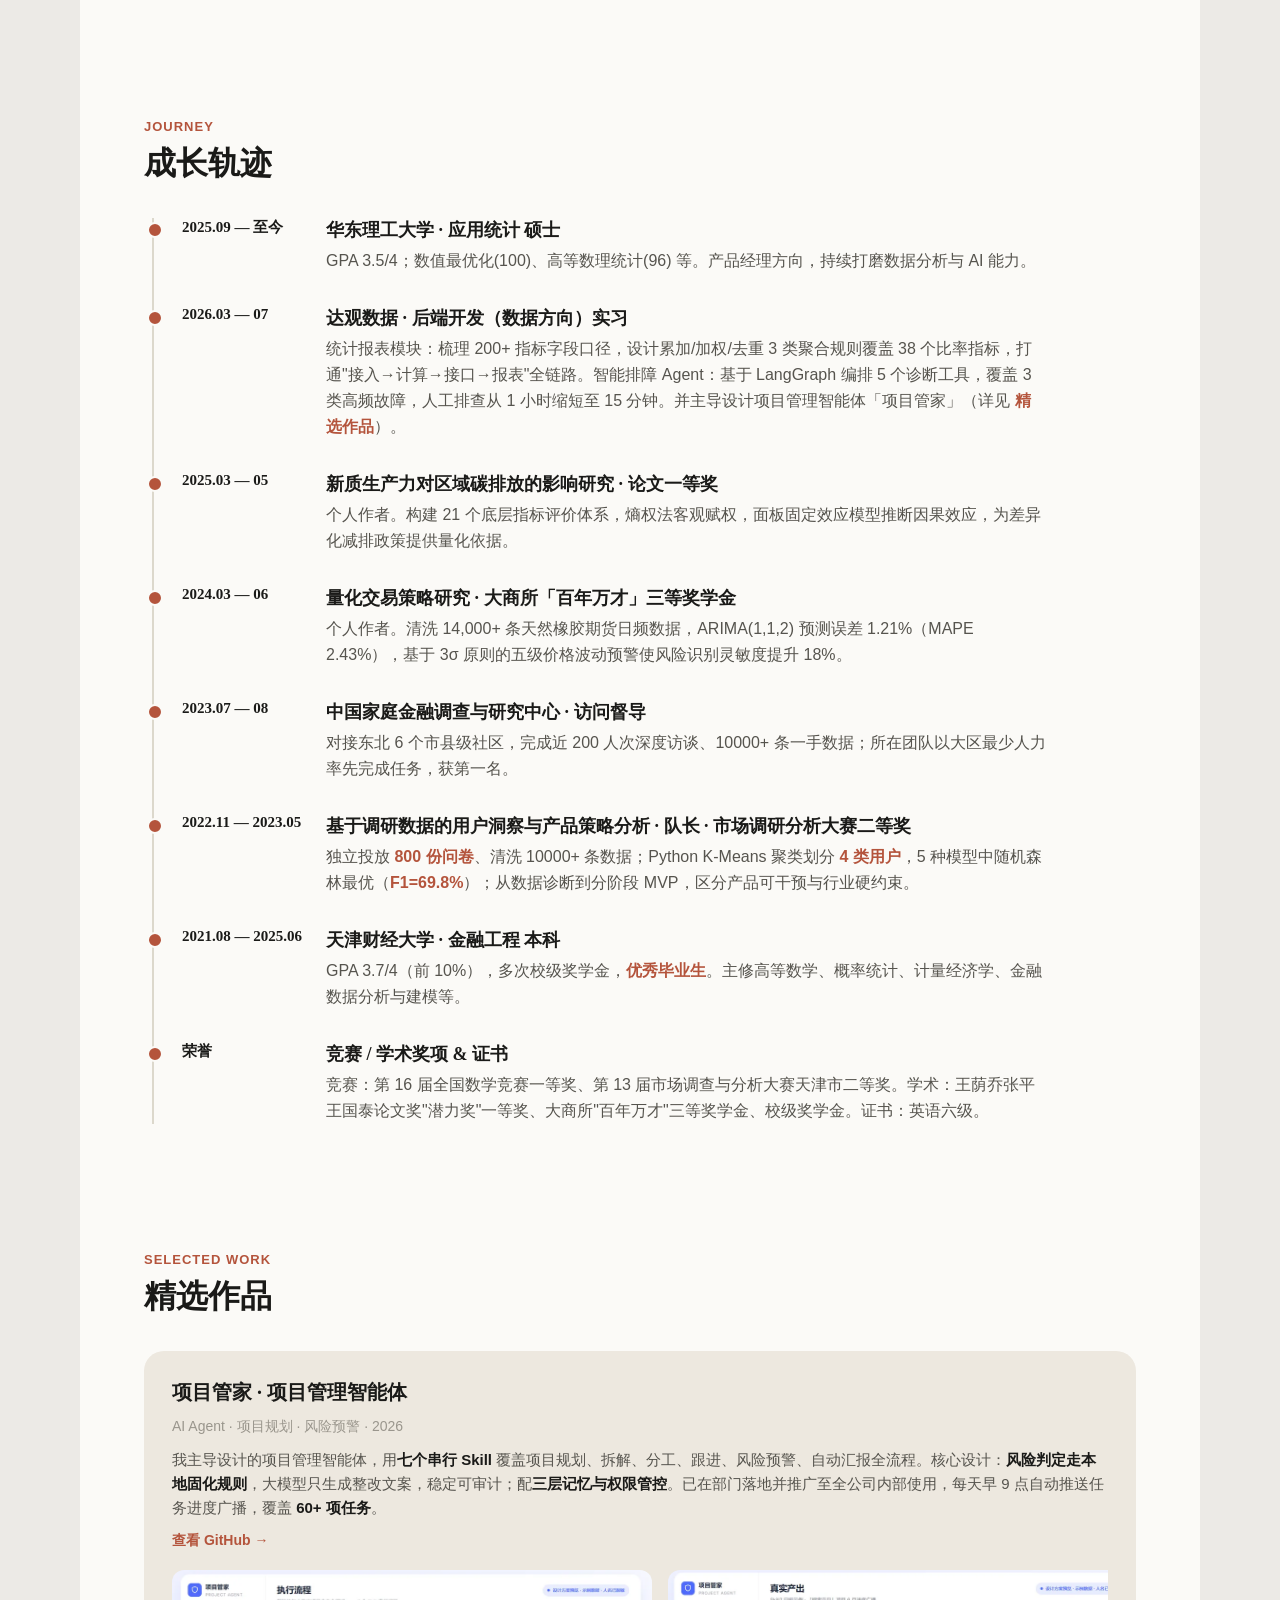
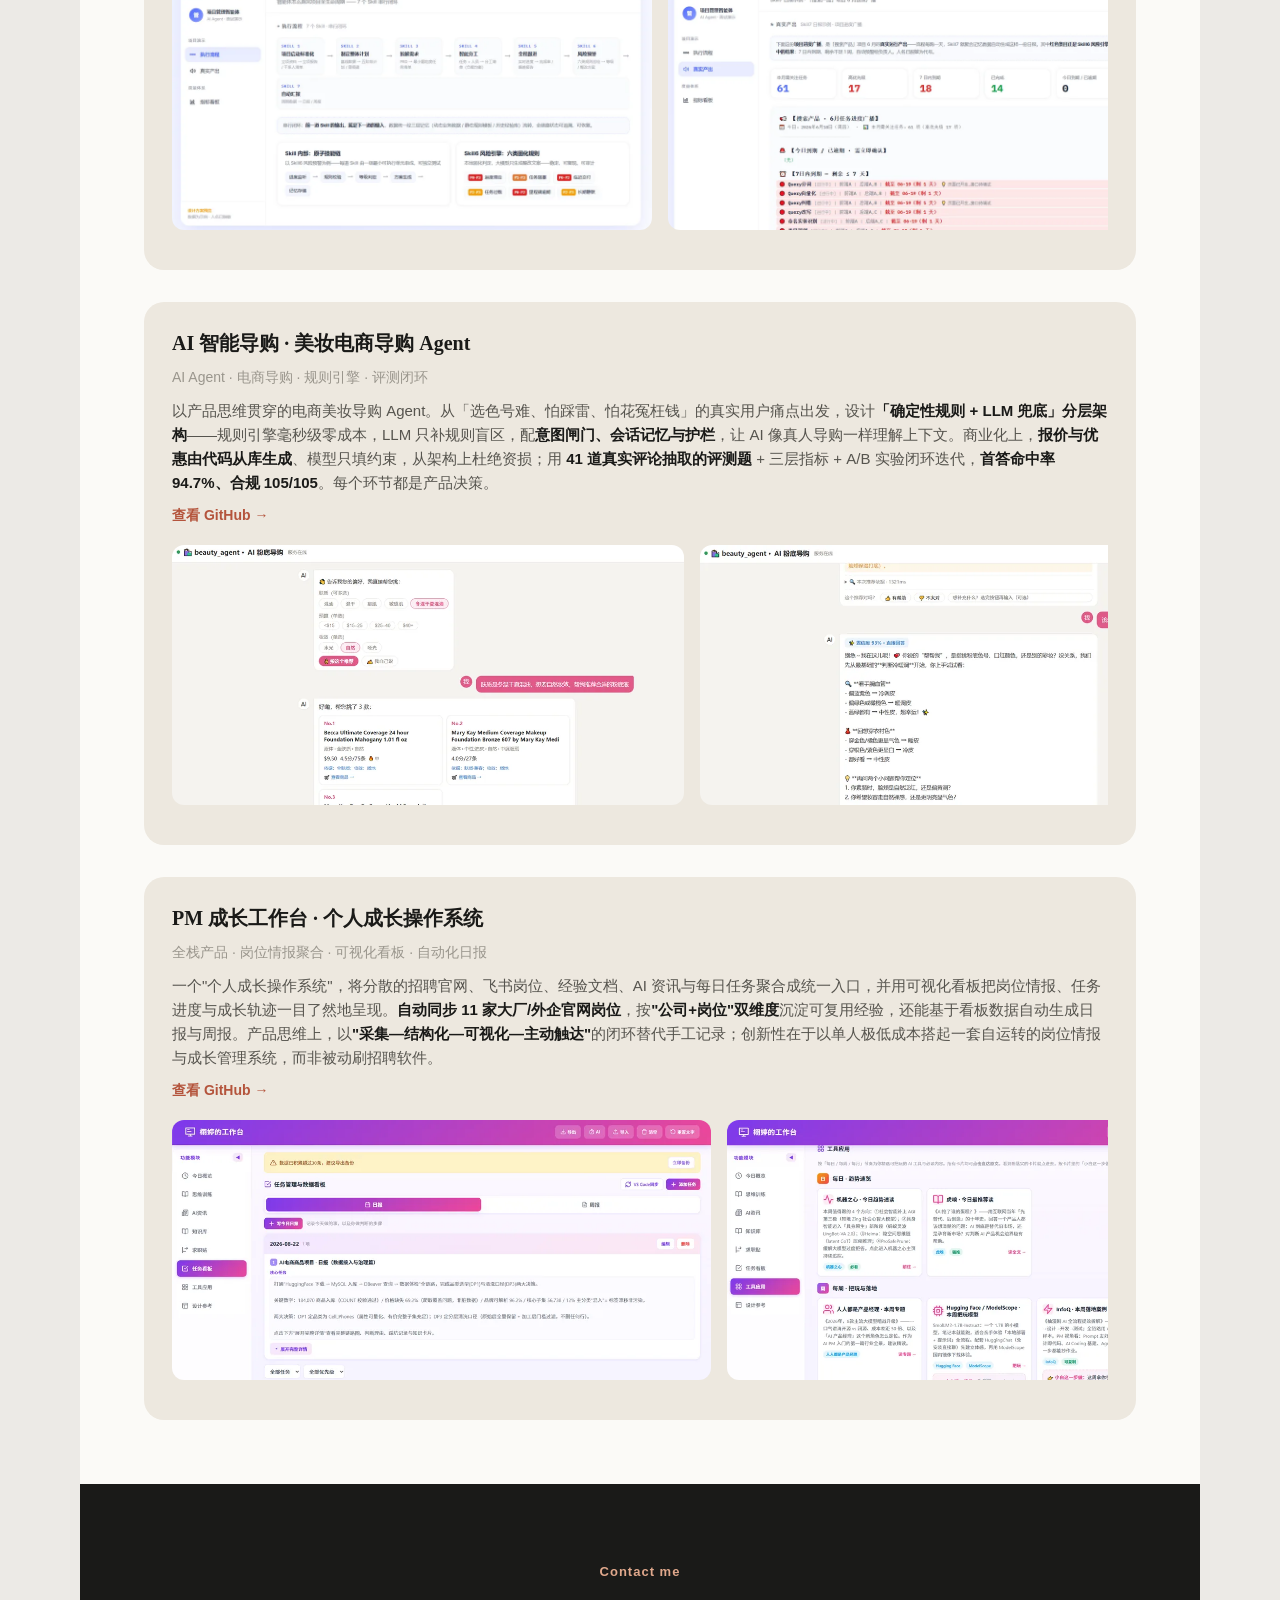
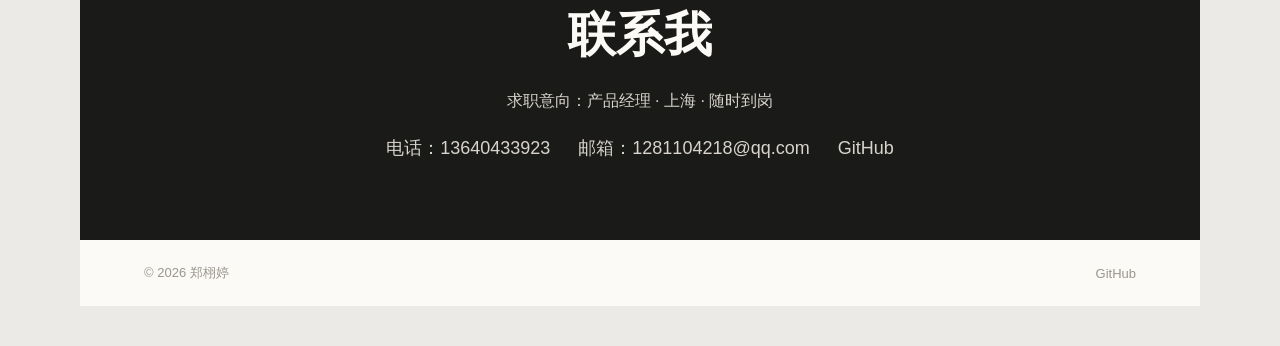
==== commit 6cbf7127: "content: 删除马面裙描述中的获奖后缀，MVP取消高亮" ====
--- a/index.html
+++ b/index.html
@@ -296,7 +296,7 @@
         <div class="tl-year">2022.11 — 2023.05</div>
         <div class="tl-body">
           <div class="tl-h">基于调研数据的用户洞察与产品策略分析 · 队长 · 市场调研分析大赛二等奖</div>
-          <div class="tl-d">独立投放 <strong>800 份问卷</strong>、清洗 10000+ 条数据；Python K-Means 聚类划分 <strong>4 类用户</strong>，5 种模型中随机森林最优（<strong>F1=69.8%</strong>）；从数据诊断到分阶段 <strong>MVP</strong>，区分产品可干预与行业硬约束。获正大杯天津市二等奖。</div>
+          <div class="tl-d">独立投放 <strong>800 份问卷</strong>、清洗 10000+ 条数据；Python K-Means 聚类划分 <strong>4 类用户</strong>，5 种模型中随机森林最优（<strong>F1=69.8%</strong>）；从数据诊断到分阶段 MVP，区分产品可干预与行业硬约束。</div>
         </div>
       </div>
       <div class="tl-item">
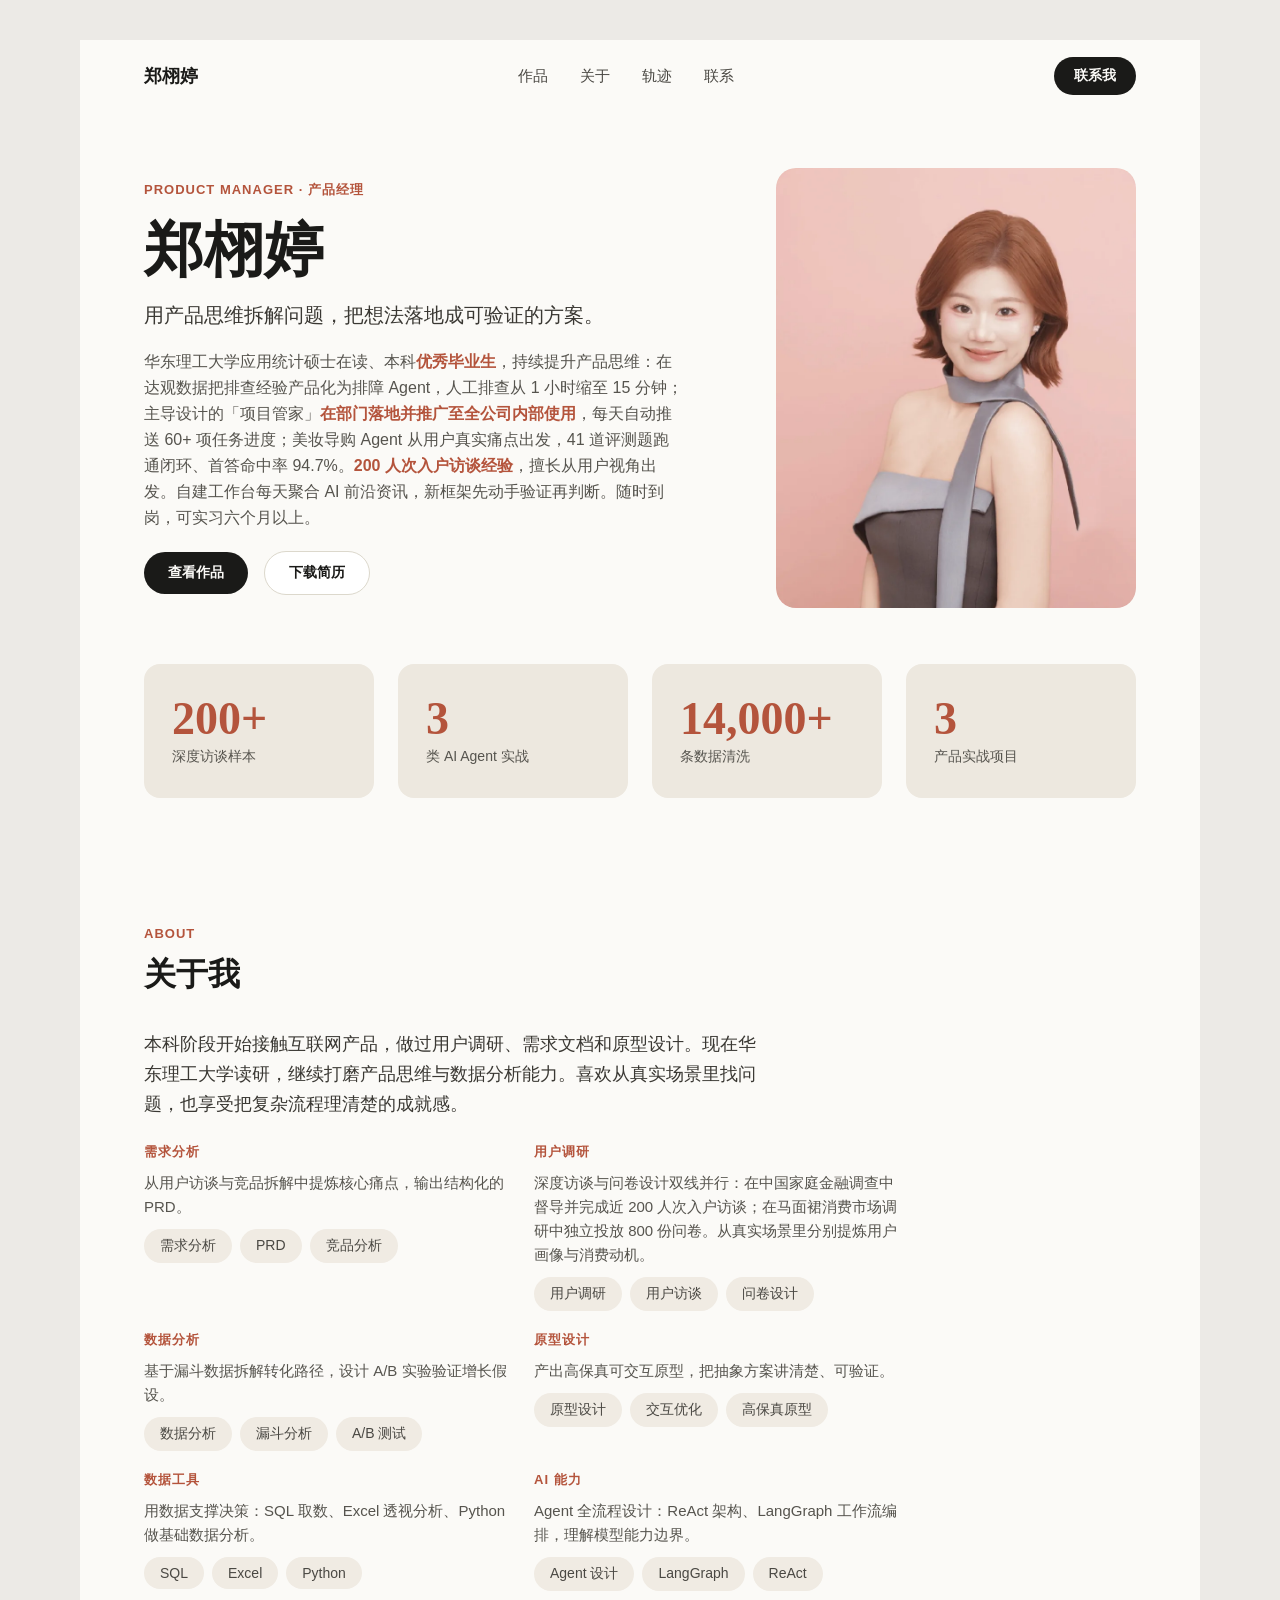
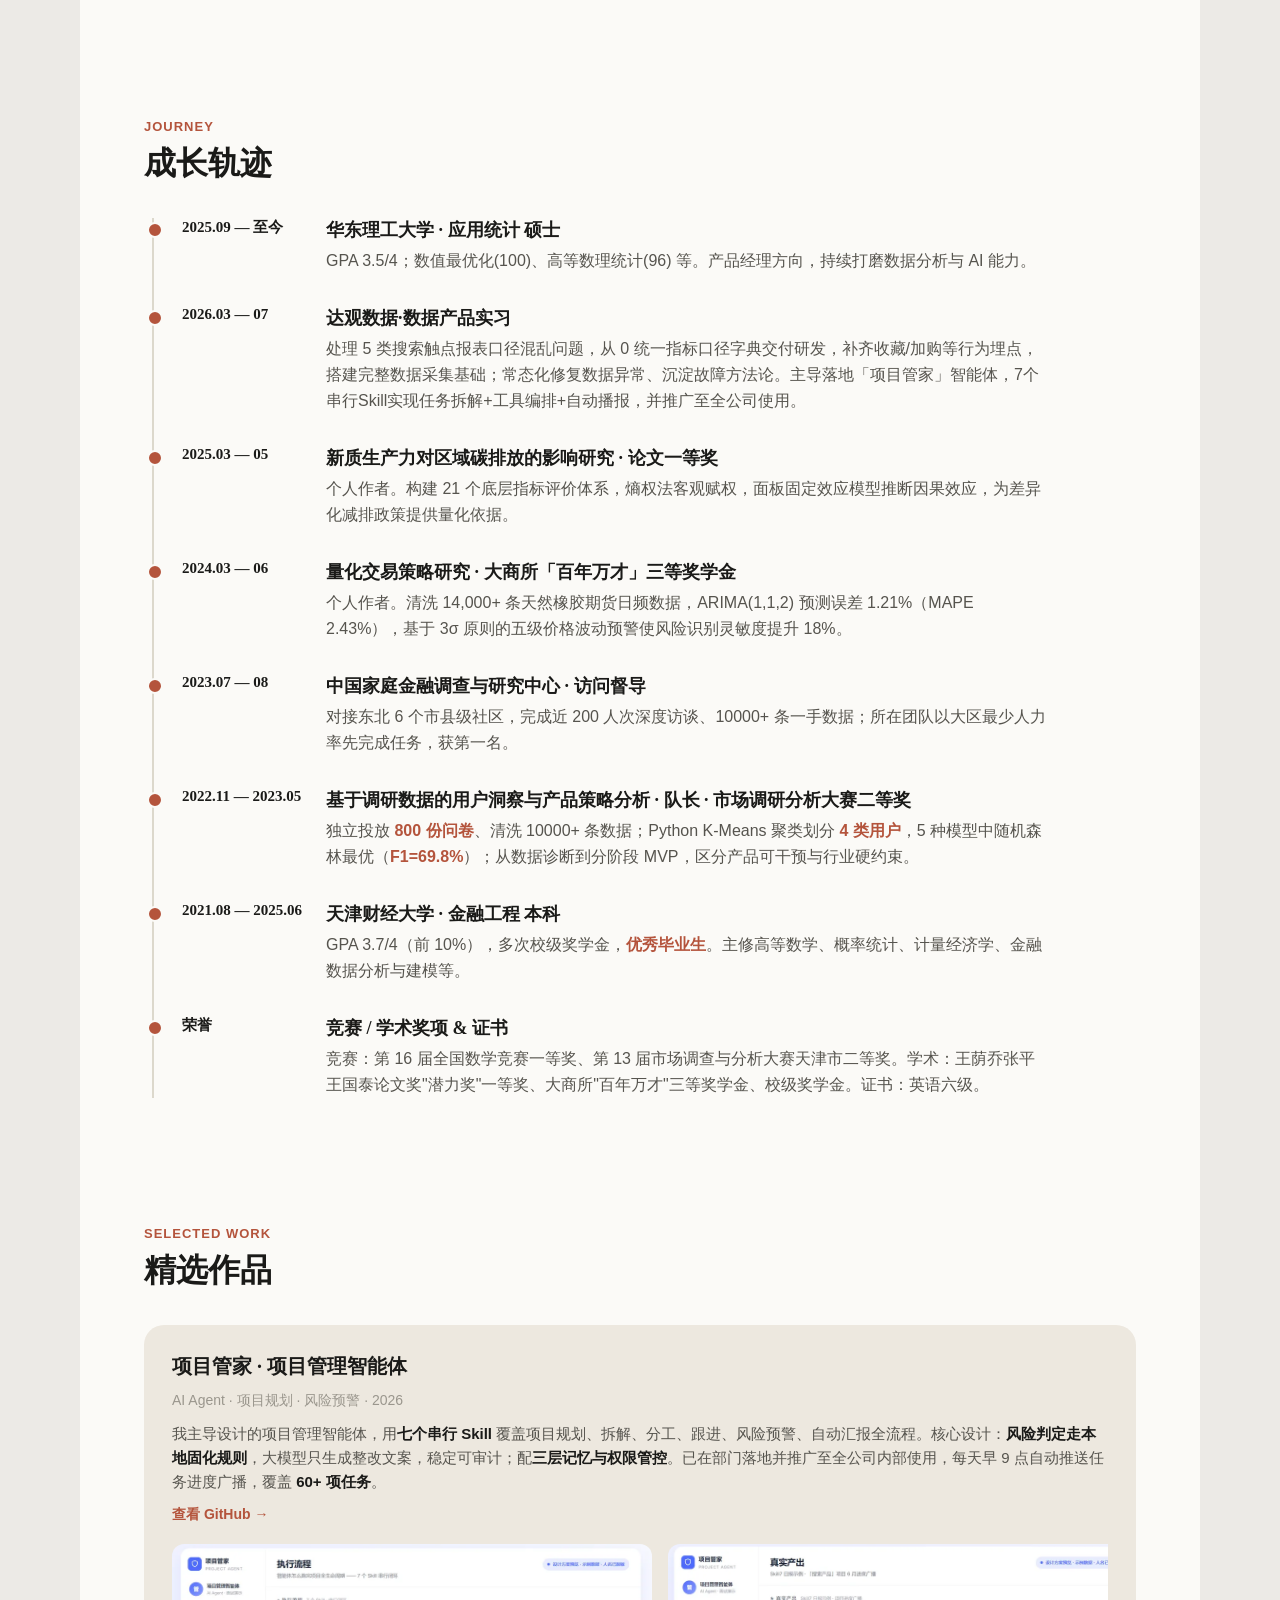
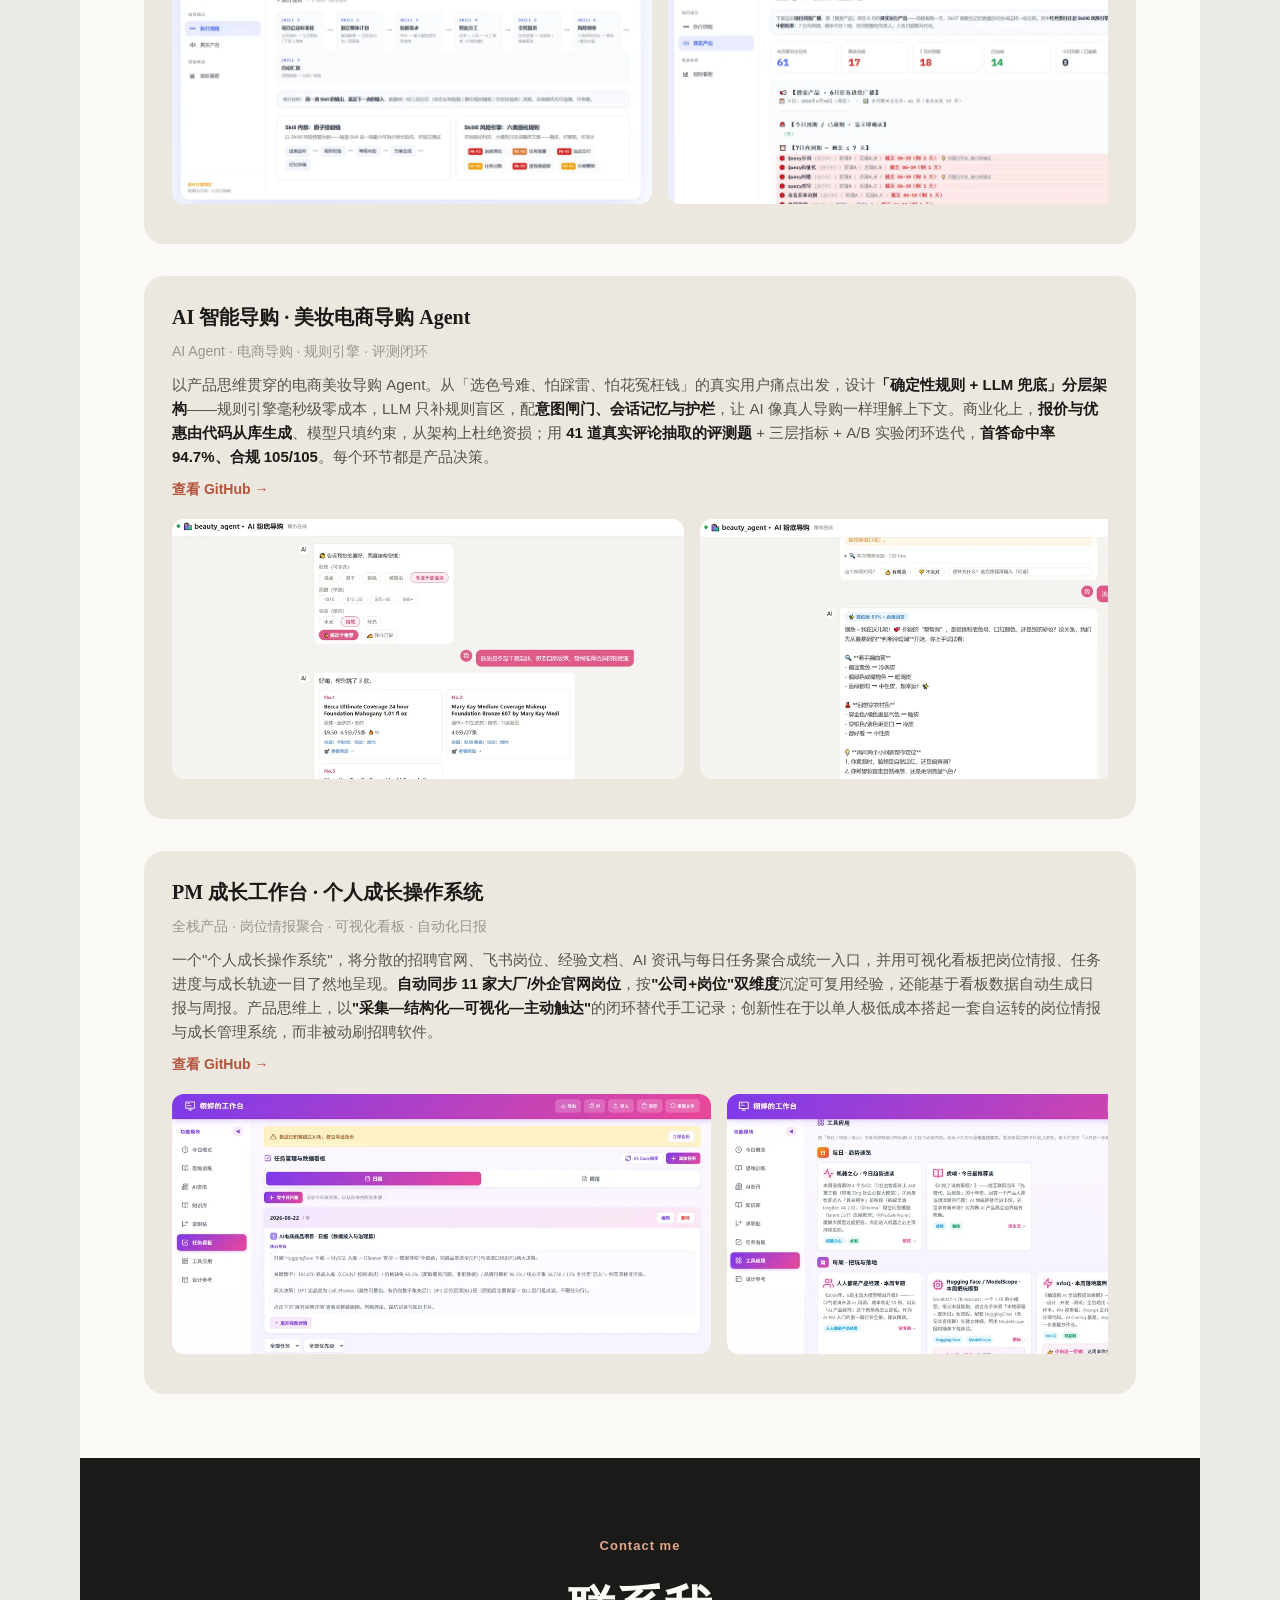
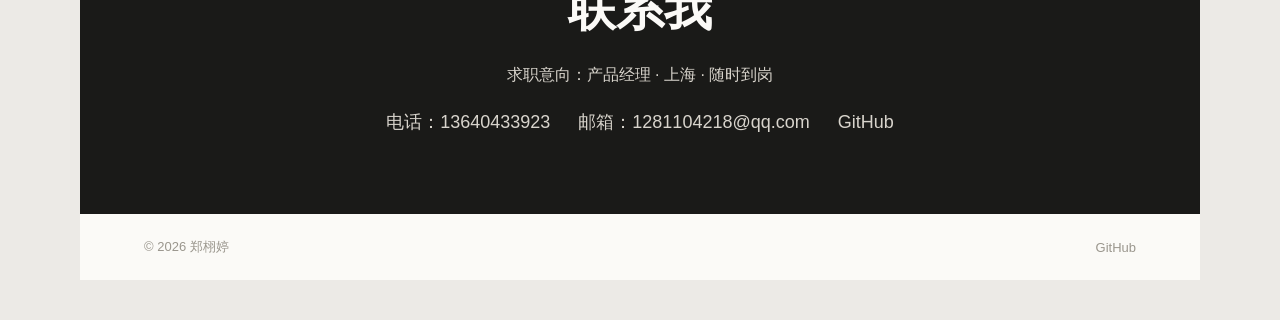
==== commit 139b9775: "docs: 更新达观数据实习经历文案（数据产品方向，结果导向）" ====
--- a/index.html
+++ b/index.html
@@ -267,8 +267,8 @@
       <div class="tl-item">
         <div class="tl-year">2026.03 — 07</div>
         <div class="tl-body">
-          <div class="tl-h">达观数据 · 后端开发（数据方向）实习</div>
-          <div class="tl-d">统计报表模块：梳理 200+ 指标字段口径，设计累加/加权/去重 3 类聚合规则覆盖 38 个比率指标，打通"接入→计算→接口→报表"全链路。智能排障 Agent：基于 LangGraph 编排 5 个诊断工具，覆盖 3 类高频故障，人工排查从 1 小时缩短至 15 分钟。并主导设计项目管理智能体「项目管家」（详见 <a class="tl-link" href="#work">精选作品</a>）。</div>
+          <div class="tl-h">达观数据·数据产品实习</div>
+          <div class="tl-d">处理 5 类搜索触点报表口径混乱问题，从 0 统一指标口径字典交付研发，补齐收藏/加购等行为埋点，搭建完整数据采集基础；常态化修复数据异常、沉淀故障方法论。主导落地「项目管家」智能体，7个串行Skill实现任务拆解+工具编排+自动播报，并推广至全公司使用。</div>
         </div>
       </div>
       <div class="tl-item">
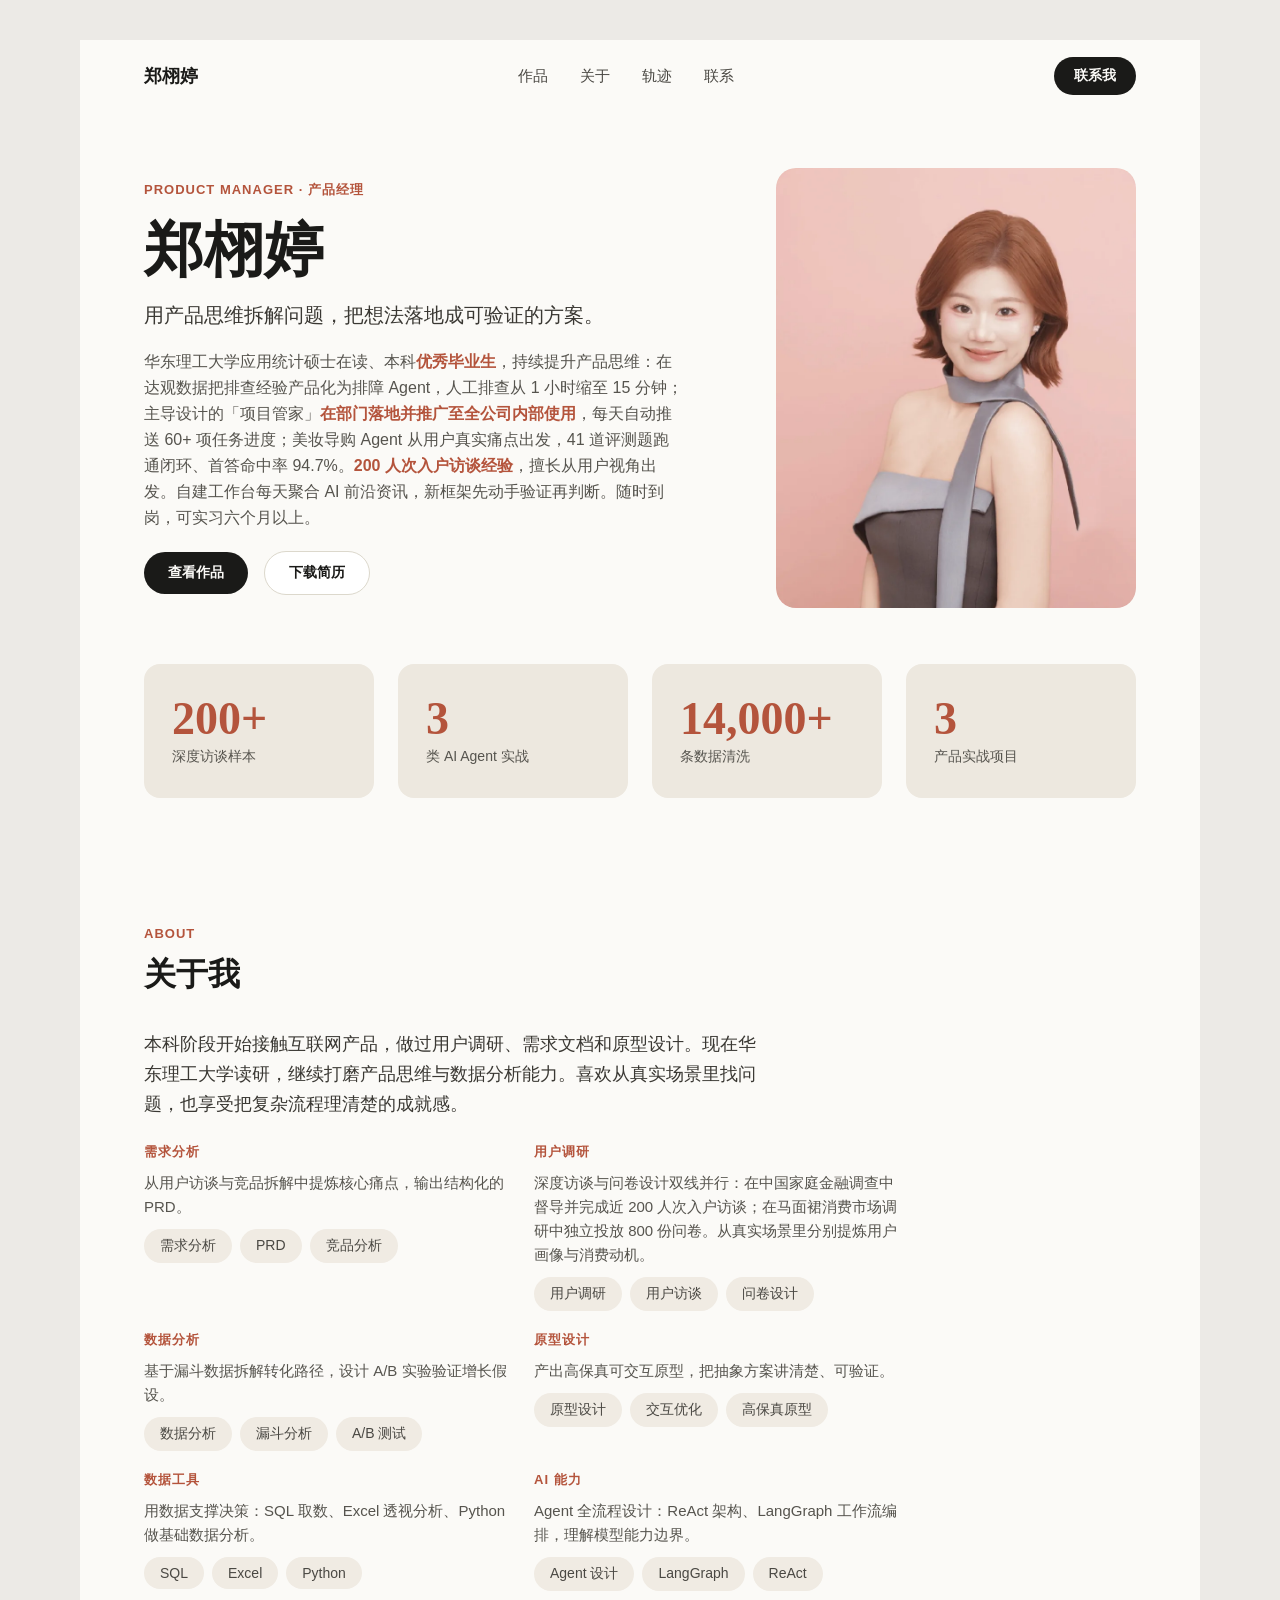
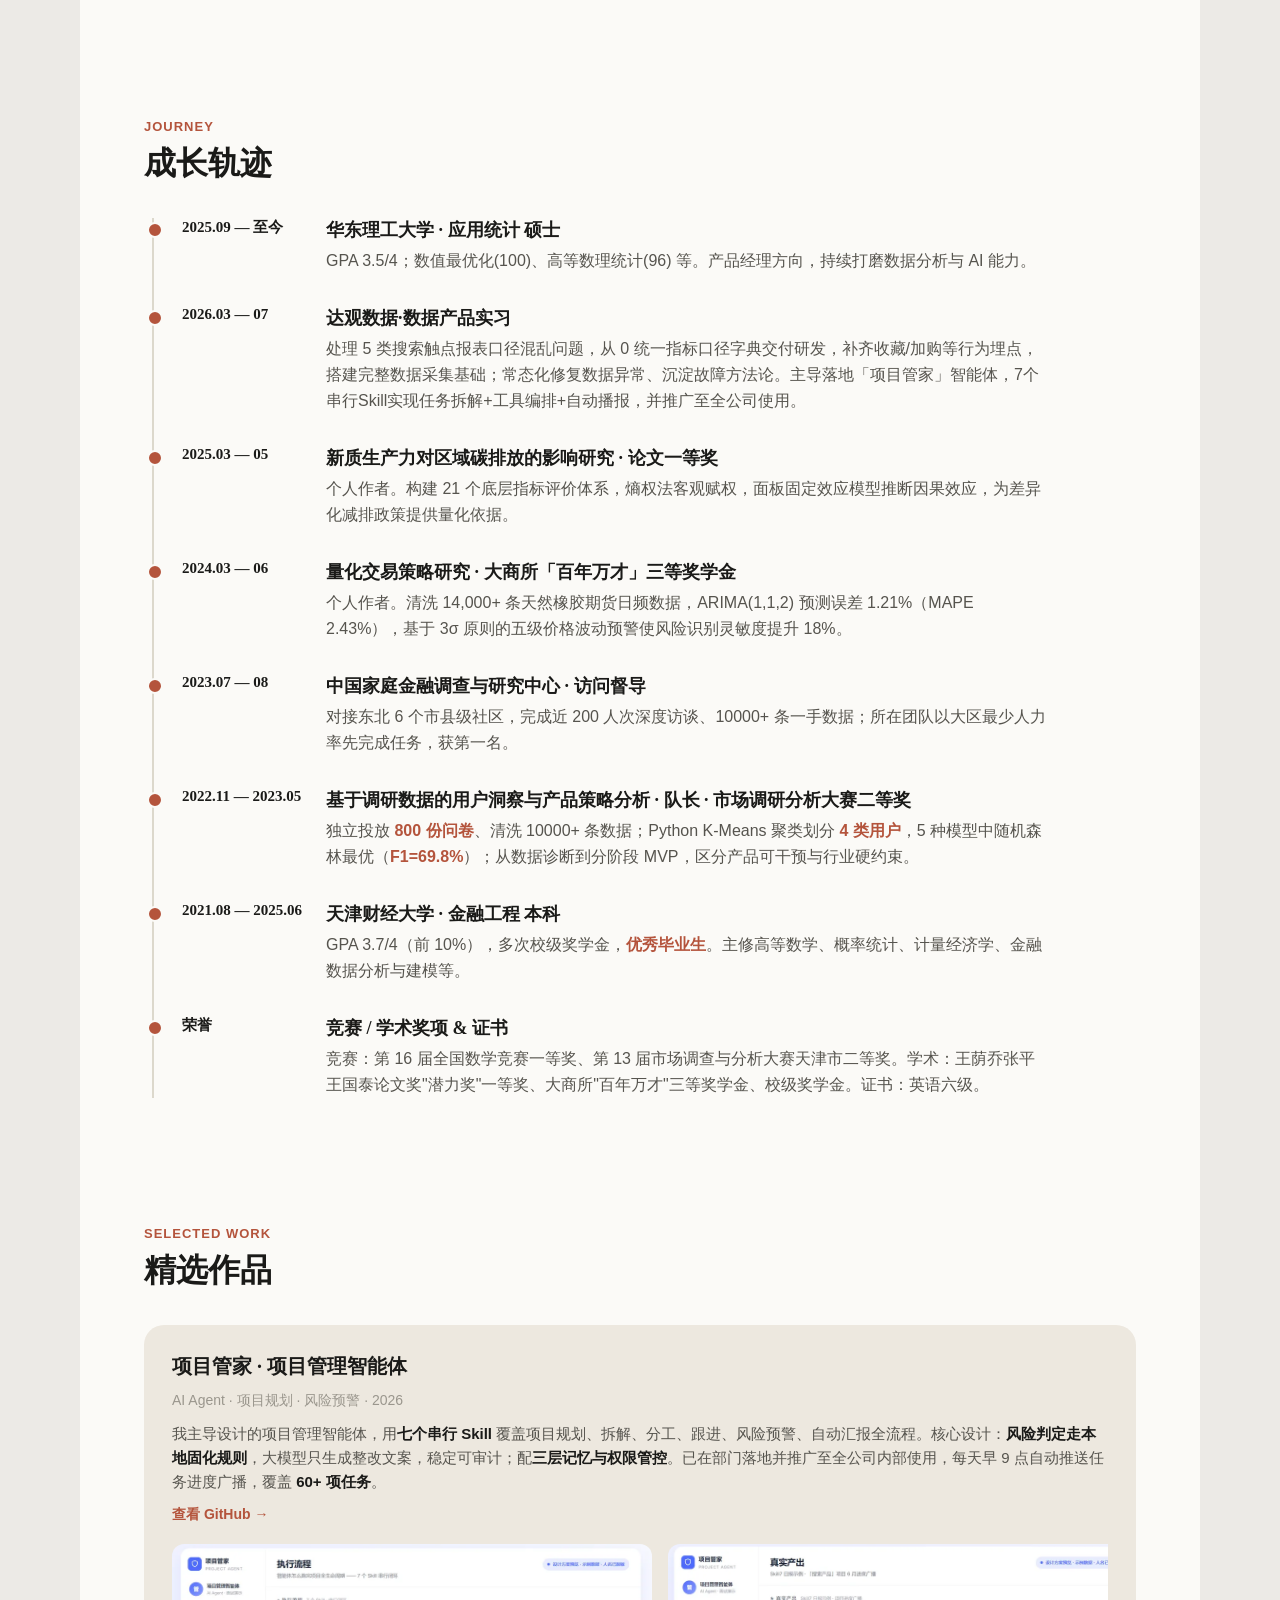
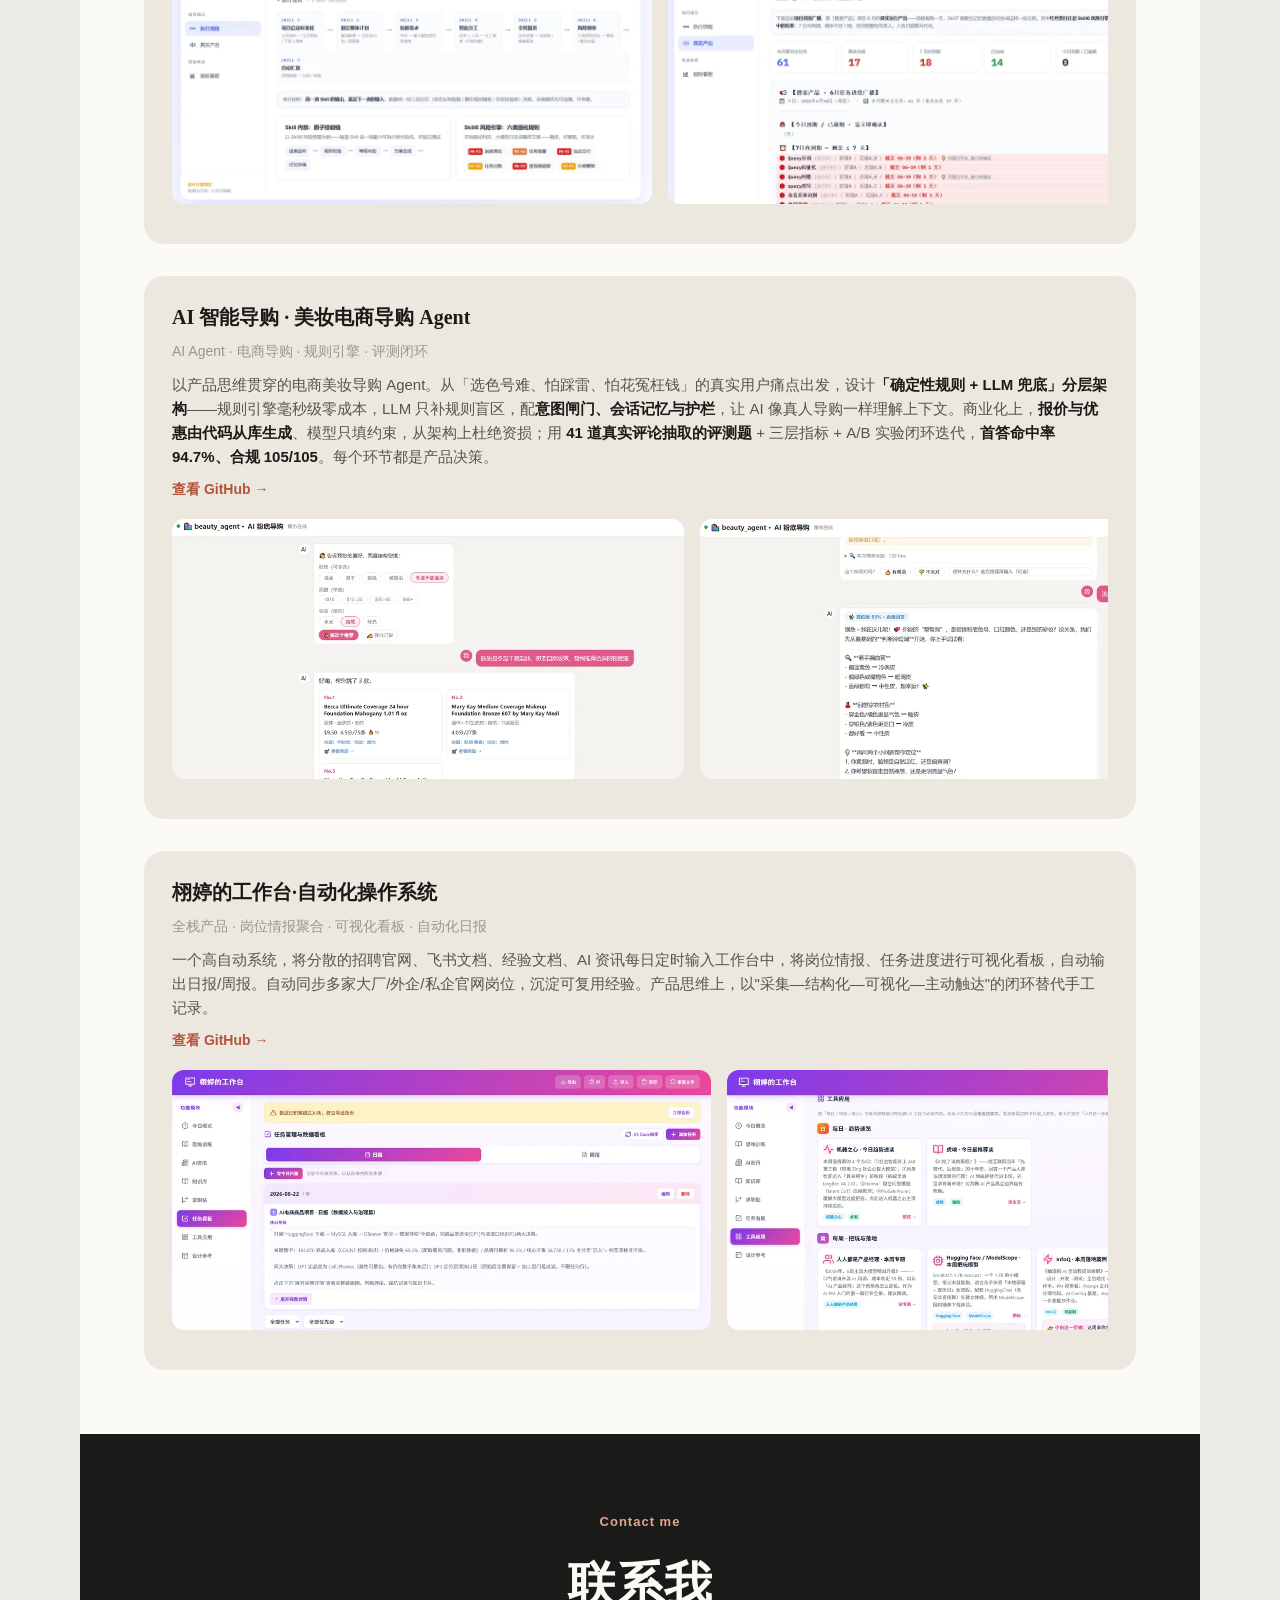
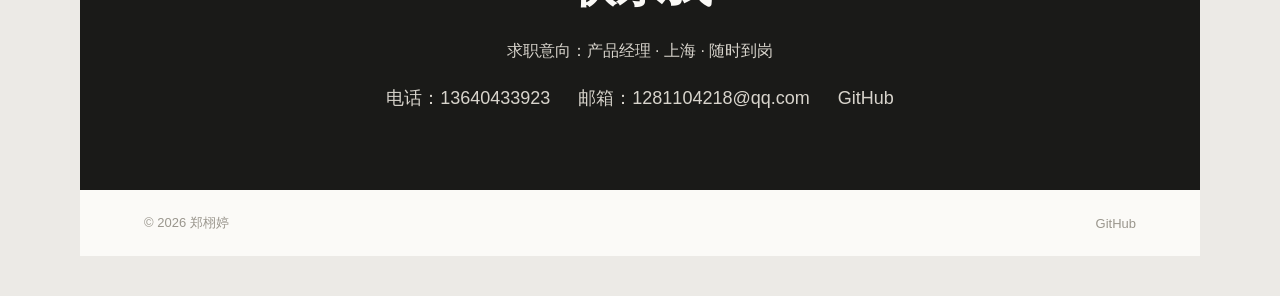
==== commit 63ce1468: "docs: 精选作品 PM 成长工作台卡片改名为「栩婷的工作台·自动化操作系统」并刷新描述" ====
--- a/index.html
+++ b/index.html
@@ -363,9 +363,9 @@
     <div class="proj-featured">
       <div class="proj-featured-top">
         <div class="proj-featured-info">
-          <h3 class="proj-title">PM 成长工作台 · 个人成长操作系统</h3>
+          <h3 class="proj-title">栩婷的工作台·自动化操作系统</h3>
           <div class="proj-meta">全栈产品 · 岗位情报聚合 · 可视化看板 · 自动化日报</div>
-          <p class="proj-desc">一个"个人成长操作系统"，将分散的招聘官网、飞书岗位、经验文档、AI 资讯与每日任务聚合成统一入口，并用可视化看板把岗位情报、任务进度与成长轨迹一目了然地呈现。<strong>自动同步 11 家大厂/外企官网岗位</strong>，按<strong>"公司+岗位"双维度</strong>沉淀可复用经验，还能基于看板数据自动生成日报与周报。产品思维上，以<strong>"采集—结构化—可视化—主动触达"</strong>的闭环替代手工记录；创新性在于以单人极低成本搭起一套自运转的岗位情报与成长管理系统，而非被动刷招聘软件。</p>
+          <p class="proj-desc">一个高自动系统，将分散的招聘官网、飞书文档、经验文档、AI 资讯每日定时输入工作台中，将岗位情报、任务进度进行可视化看板，自动输出日报/周报。自动同步多家大厂/外企/私企官网岗位，沉淀可复用经验。产品思维上，以"采集—结构化—可视化—主动触达"的闭环替代手工记录。</p>
           <a class="proj-link" href="https://github.com/zxt1223/pm-growth-workspace" target="_blank" rel="noopener">查看 GitHub →</a>
         </div>
       </div>
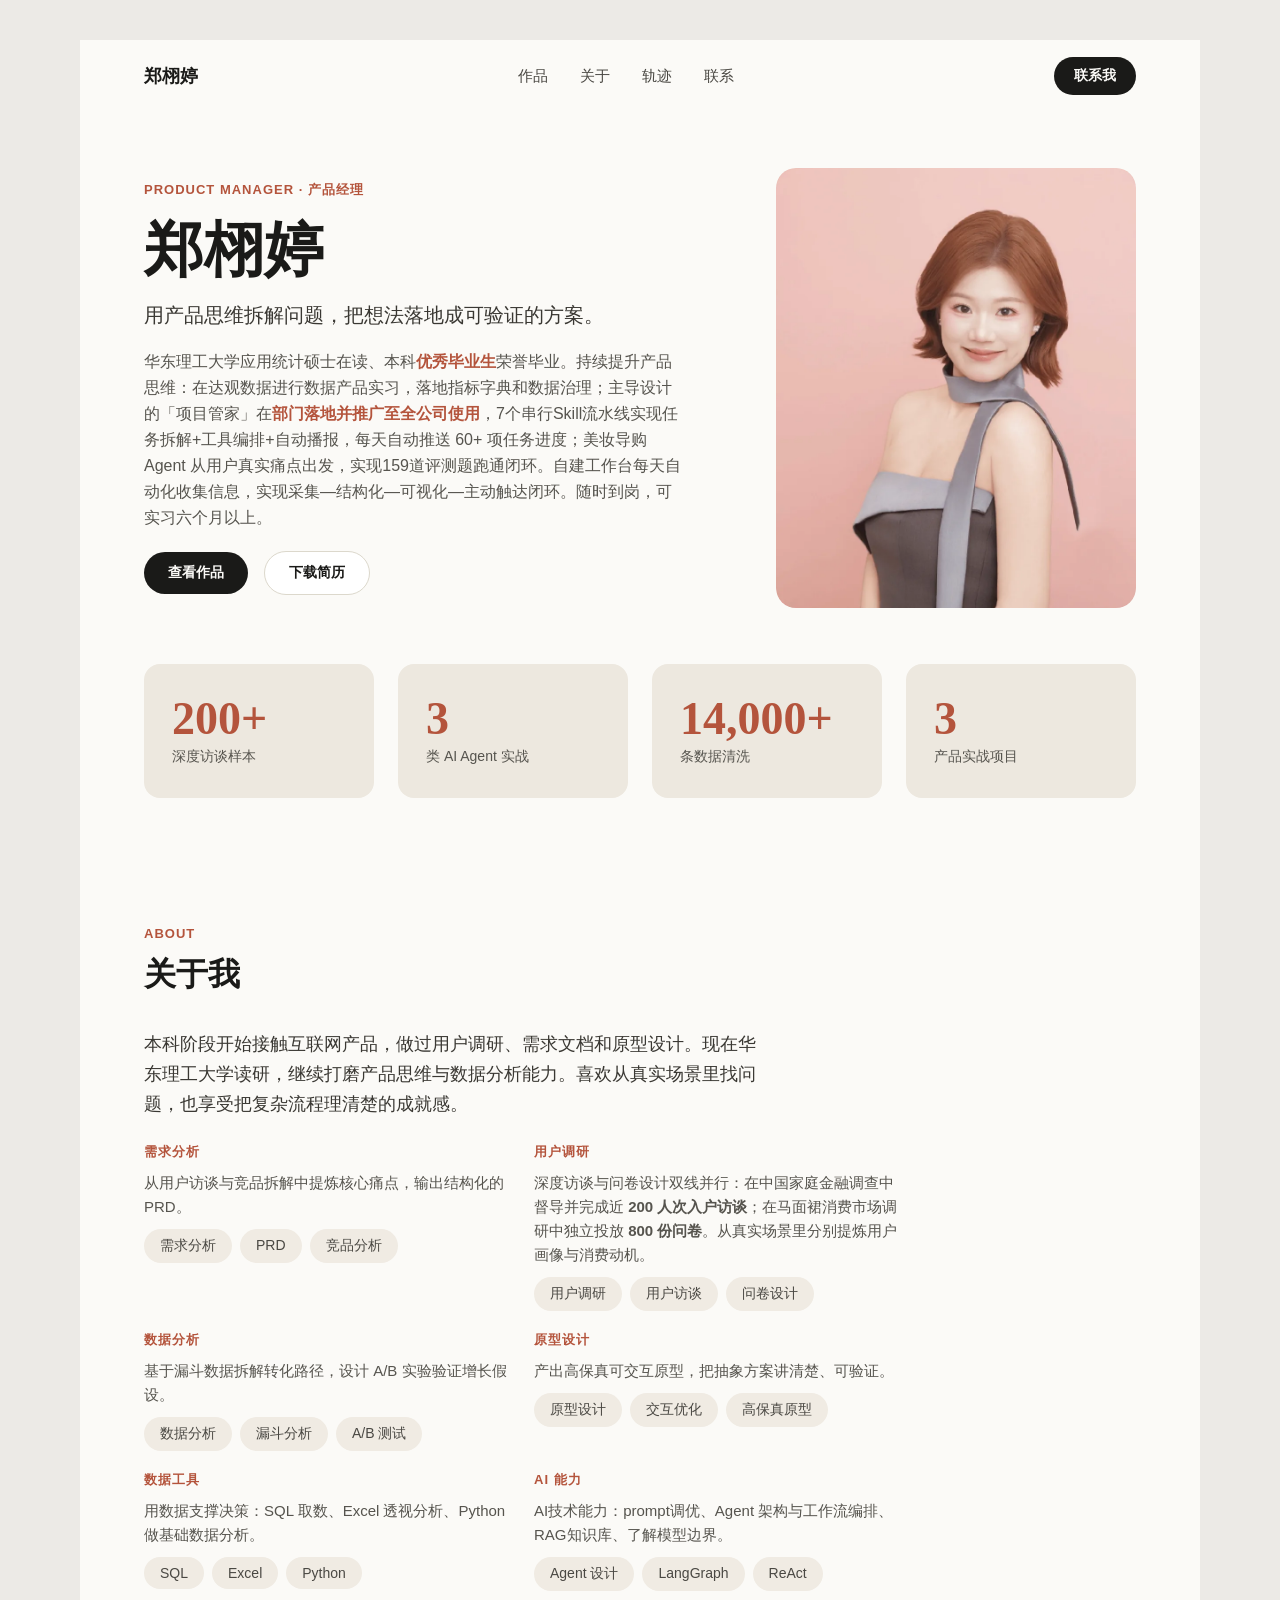
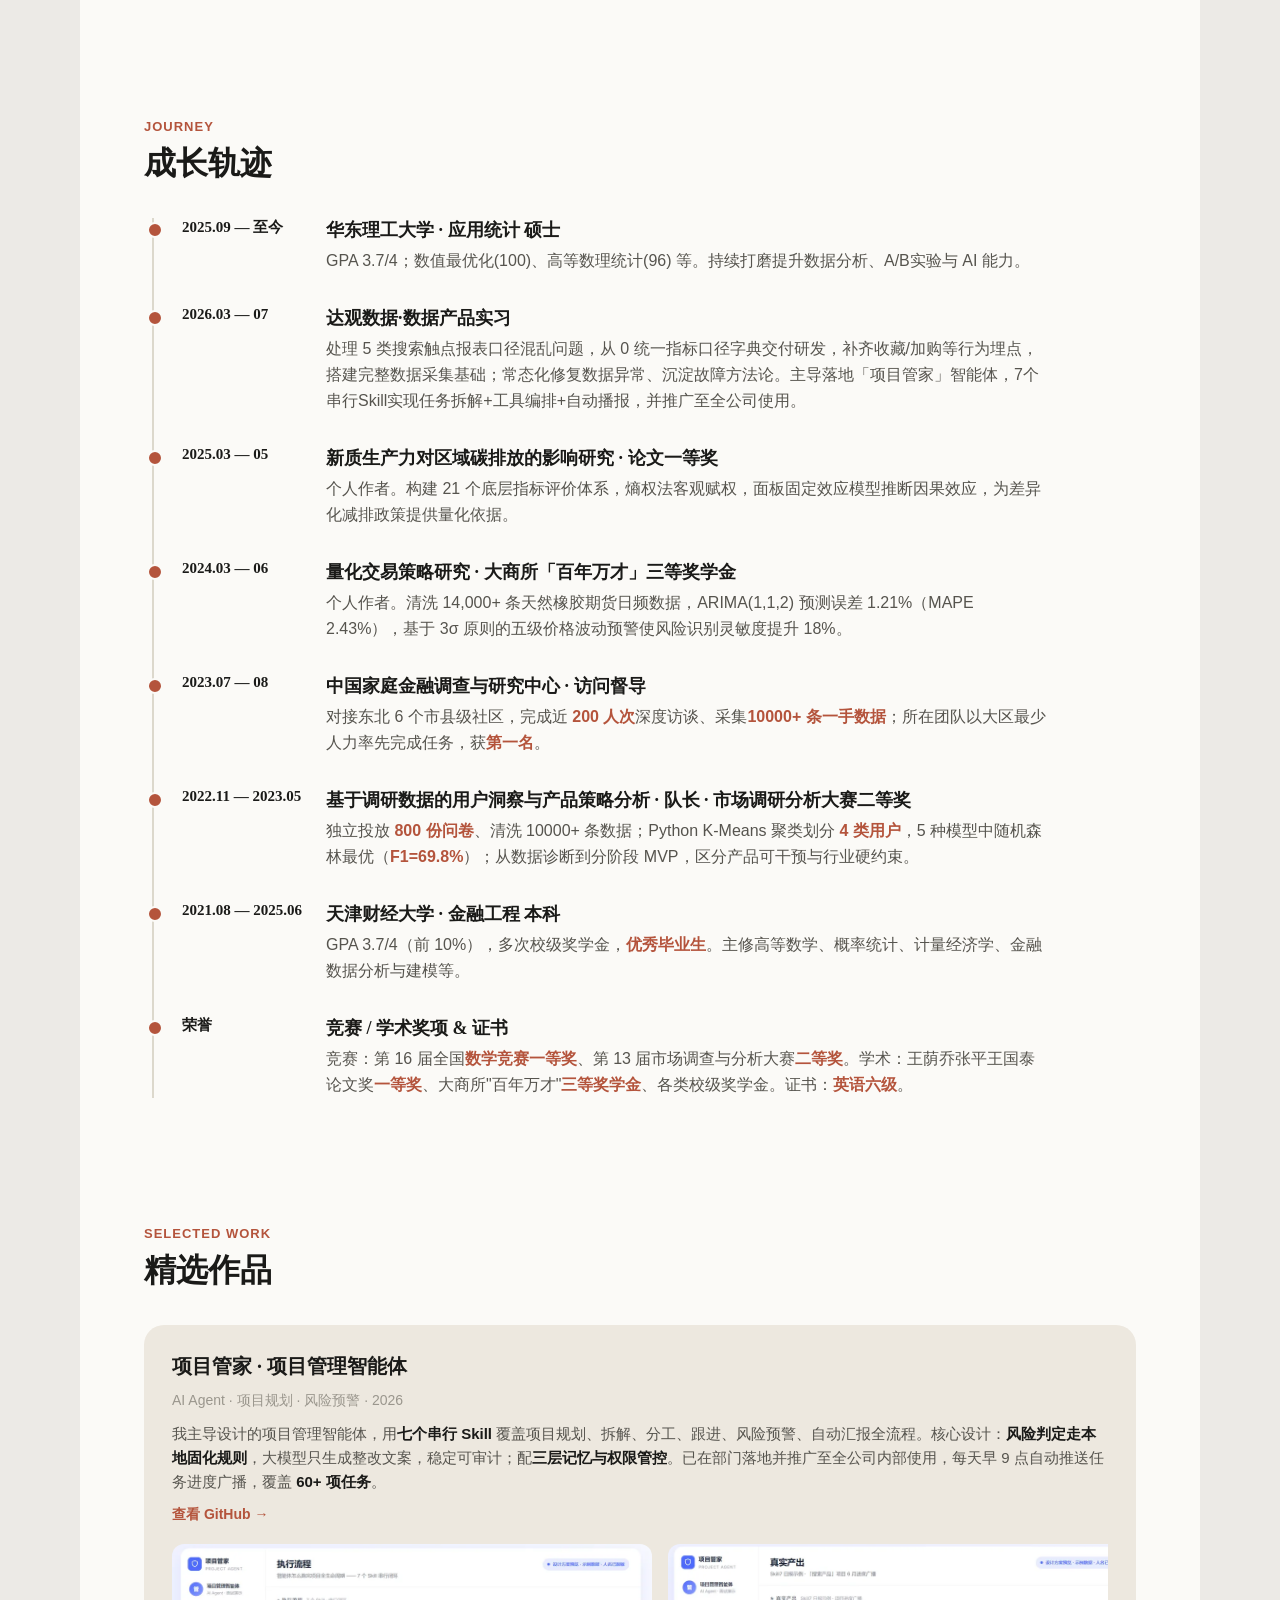
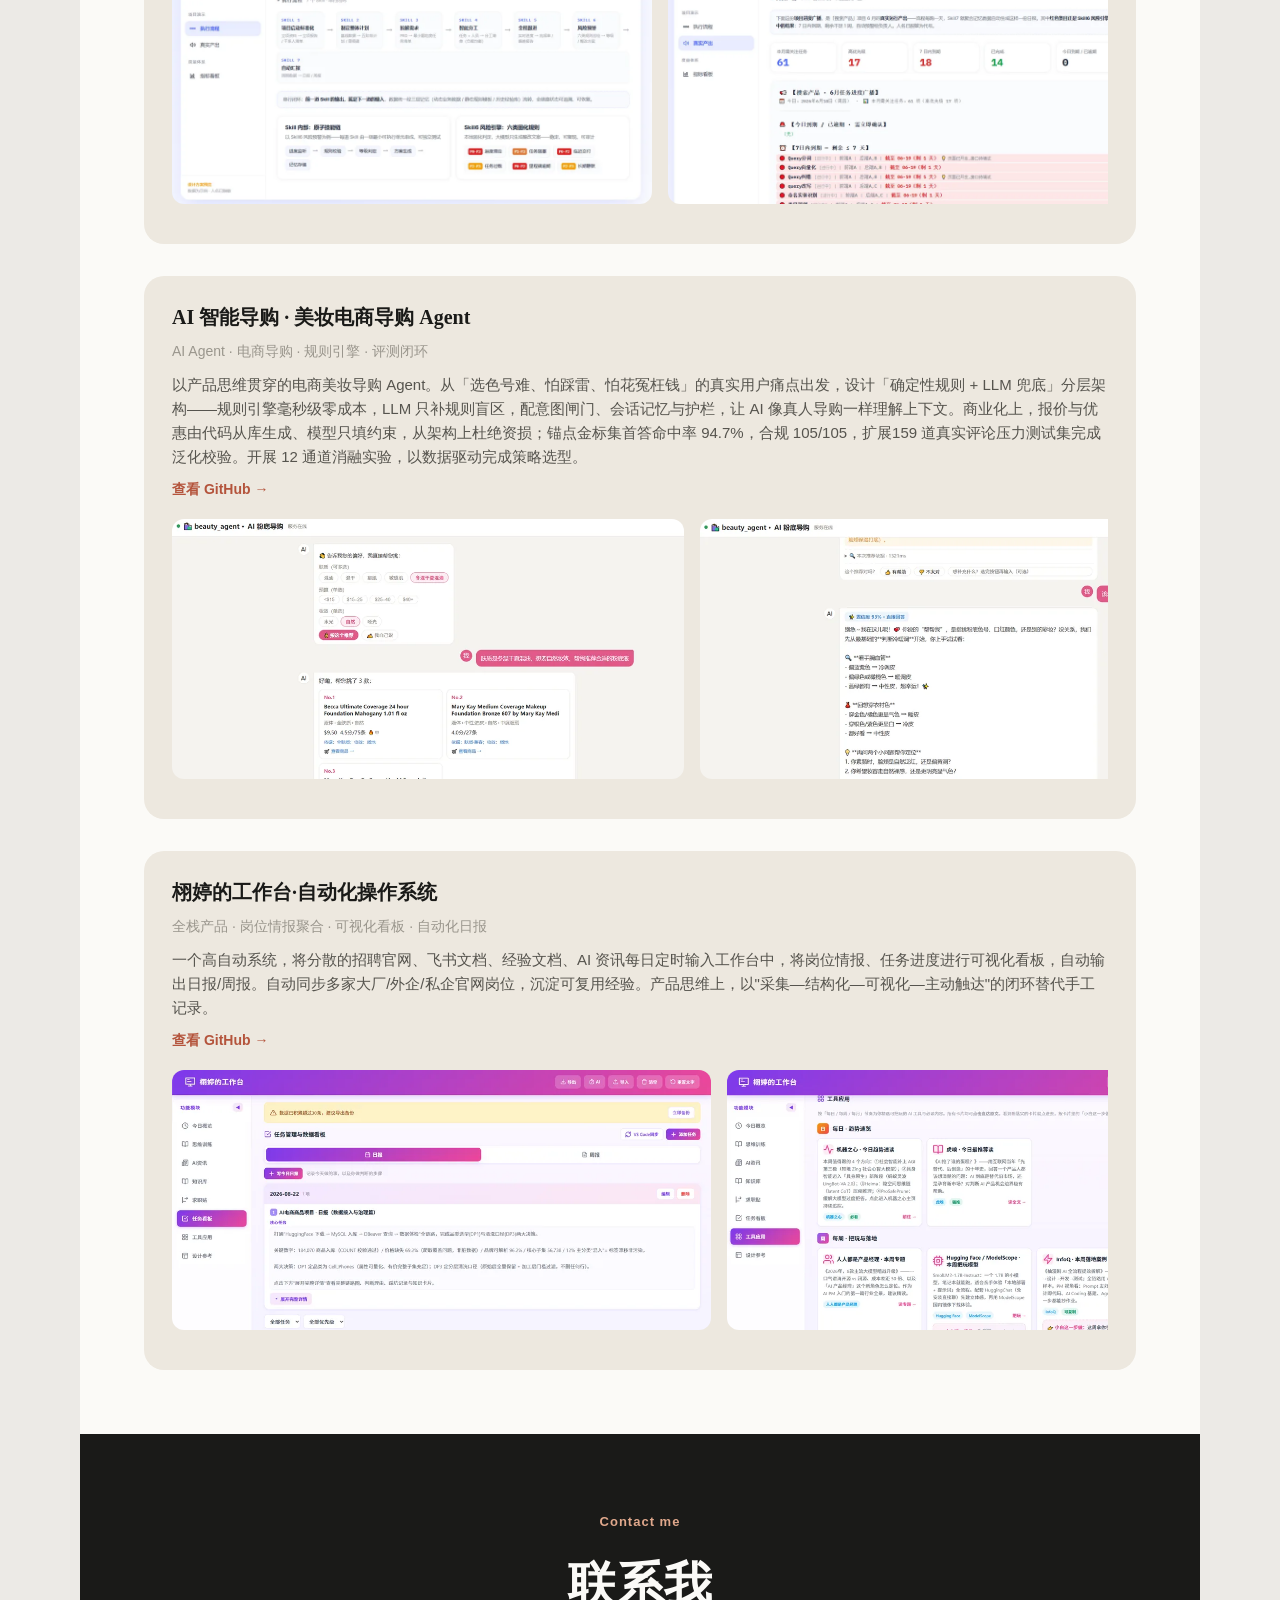
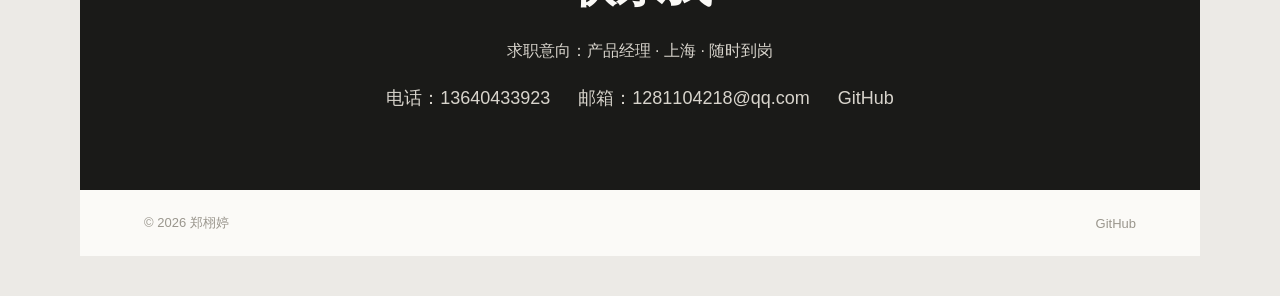
==== commit 91c1d67b: "docs: hero/about/timeline/featured 7 处文案按新口径刷新 + 简历 PDF 替换" ====
--- a/index.html
+++ b/index.html
@@ -188,7 +188,7 @@
       <div class="eyebrow">PRODUCT MANAGER · 产品经理</div>
       <h1 class="hero-name">郑栩婷</h1>
       <p class="hero-tagline">用产品思维拆解问题，把想法落地成可验证的方案。</p>
-      <p class="hero-bio">华东理工大学应用统计硕士在读、本科<strong>优秀毕业生</strong>，持续提升产品思维：在达观数据把排查经验产品化为排障 Agent，人工排查从 1 小时缩至 15 分钟；主导设计的「项目管家」<strong>在部门落地并推广至全公司内部使用</strong>，每天自动推送 60+ 项任务进度；美妆导购 Agent 从用户真实痛点出发，41 道评测题跑通闭环、首答命中率 94.7%。<strong>200 人次入户访谈经验</strong>，擅长从用户视角出发。自建工作台每天聚合 AI 前沿资讯，新框架先动手验证再判断。随时到岗，可实习六个月以上。</p>
+      <p class="hero-bio">华东理工大学应用统计硕士在读、本科<strong>优秀毕业生</strong>荣誉毕业。持续提升产品思维：在达观数据进行数据产品实习，落地指标字典和数据治理；主导设计的「项目管家」在<strong>部门落地并推广至全公司使用</strong>，7个串行Skill流水线实现任务拆解+工具编排+自动播报，每天自动推送 60+ 项任务进度；美妆导购 Agent 从用户真实痛点出发，实现159道评测题跑通闭环。自建工作台每天自动化收集信息，实现采集—结构化—可视化—主动触达闭环。随时到岗，可实习六个月以上。</p>
       <div class="hero-cta">
         <a class="cta-primary" href="#work">查看作品</a>
         <a class="cta-secondary" href="assets/resume.pdf" download>下载简历</a>
@@ -223,7 +223,7 @@
         </div>
         <div class="skill-col">
           <div class="skill-cat">用户调研</div>
-          <p class="skill-desc">深度访谈与问卷设计双线并行：在中国家庭金融调查中督导并完成近 200 人次入户访谈；在马面裙消费市场调研中独立投放 800 份问卷。从真实场景里分别提炼用户画像与消费动机。</p>
+          <p class="skill-desc">深度访谈与问卷设计双线并行：在中国家庭金融调查中督导并完成近 <strong>200 人次入户访谈</strong>；在马面裙消费市场调研中独立投放<strong> 800 份问卷</strong>。从真实场景里分别提炼用户画像与消费动机。</p>
           <div class="skill-tags"><span class="tag">用户调研</span><span class="tag">用户访谈</span><span class="tag">问卷设计</span></div>
         </div>
         <div class="skill-col">
@@ -243,7 +243,7 @@
         </div>
         <div class="skill-col">
           <div class="skill-cat">AI 能力</div>
-          <p class="skill-desc">Agent 全流程设计：ReAct 架构、LangGraph 工作流编排，理解模型能力边界。</p>
+          <p class="skill-desc">AI技术能力：prompt调优、Agent 架构与工作流编排、RAG知识库、了解模型边界。</p>
           <div class="skill-tags"><span class="tag">Agent 设计</span><span class="tag">LangGraph</span><span class="tag">ReAct</span></div>
         </div>
       </div>
@@ -261,7 +261,7 @@
         <div class="tl-year">2025.09 — 至今</div>
         <div class="tl-body">
           <div class="tl-h">华东理工大学 · 应用统计 硕士</div>
-          <div class="tl-d">GPA 3.5/4；数值最优化(100)、高等数理统计(96) 等。产品经理方向，持续打磨数据分析与 AI 能力。</div>
+          <div class="tl-d">GPA 3.7/4；数值最优化(100)、高等数理统计(96) 等。持续打磨提升数据分析、A/B实验与 AI 能力。</div>
         </div>
       </div>
       <div class="tl-item">
@@ -289,7 +289,7 @@
         <div class="tl-year">2023.07 — 08</div>
         <div class="tl-body">
           <div class="tl-h">中国家庭金融调查与研究中心 · 访问督导</div>
-          <div class="tl-d">对接东北 6 个市县级社区，完成近 200 人次深度访谈、10000+ 条一手数据；所在团队以大区最少人力率先完成任务，获第一名。</div>
+          <div class="tl-d">对接东北 6 个市县级社区，完成近<strong> 200 人次</strong>深度访谈、采集<strong>10000+ 条一手数据</strong>；所在团队以大区最少人力率先完成任务，获<strong>第一名</strong>。</div>
         </div>
       </div>
       <div class="tl-item">
@@ -310,7 +310,7 @@
         <div class="tl-year">荣誉</div>
         <div class="tl-body">
           <div class="tl-h">竞赛 / 学术奖项 & 证书</div>
-          <div class="tl-d">竞赛：第 16 届全国数学竞赛一等奖、第 13 届市场调查与分析大赛天津市二等奖。学术：王荫乔张平王国泰论文奖"潜力奖"一等奖、大商所"百年万才"三等奖学金、校级奖学金。证书：英语六级。</div>
+          <div class="tl-d">竞赛：第 16 届全国<strong>数学竞赛一等奖</strong>、第 13 届市场调查与分析大赛<strong>二等奖</strong>。学术：王荫乔张平王国泰论文奖<strong>一等奖</strong>、大商所"百年万才"<strong>三等奖学金</strong>、各类校级奖学金。证书：<strong>英语六级</strong>。</div>
         </div>
       </div>
     </div>
@@ -347,7 +347,7 @@
         <div class="proj-featured-info">
           <h3 class="proj-title">AI 智能导购 · 美妆电商导购 Agent</h3>
           <div class="proj-meta">AI Agent · 电商导购 · 规则引擎 · 评测闭环</div>
-          <p class="proj-desc">以产品思维贯穿的电商美妆导购 Agent。从「选色号难、怕踩雷、怕花冤枉钱」的真实用户痛点出发，设计<strong>「确定性规则 + LLM 兜底」分层架构</strong>——规则引擎毫秒级零成本，LLM 只补规则盲区，配<strong>意图闸门、会话记忆与护栏</strong>，让 AI 像真人导购一样理解上下文。商业化上，<strong>报价与优惠由代码从库生成</strong>、模型只填约束，从架构上杜绝资损；用 <strong>41 道真实评论抽取的评测题</strong> + 三层指标 + A/B 实验闭环迭代，<strong>首答命中率 94.7%、合规 105/105</strong>。每个环节都是产品决策。</p>
+          <p class="proj-desc">以产品思维贯穿的电商美妆导购 Agent。从「选色号难、怕踩雷、怕花冤枉钱」的真实用户痛点出发，设计「确定性规则 + LLM 兜底」分层架构——规则引擎毫秒级零成本，LLM 只补规则盲区，配意图闸门、会话记忆与护栏，让 AI 像真人导购一样理解上下文。商业化上，报价与优惠由代码从库生成、模型只填约束，从架构上杜绝资损；锚点金标集首答命中率 94.7%，合规 105/105，扩展159 道真实评论压力测试集完成泛化校验。开展 12 通道消融实验，以数据驱动完成策略选型。</p>
           <!-- TODO: 补 GitHub 链接 -->
           <a class="proj-link" href="https://github.com/zxt1223/AI-beauty-agent" target="_blank" rel="noopener">查看 GitHub →</a>
         </div>
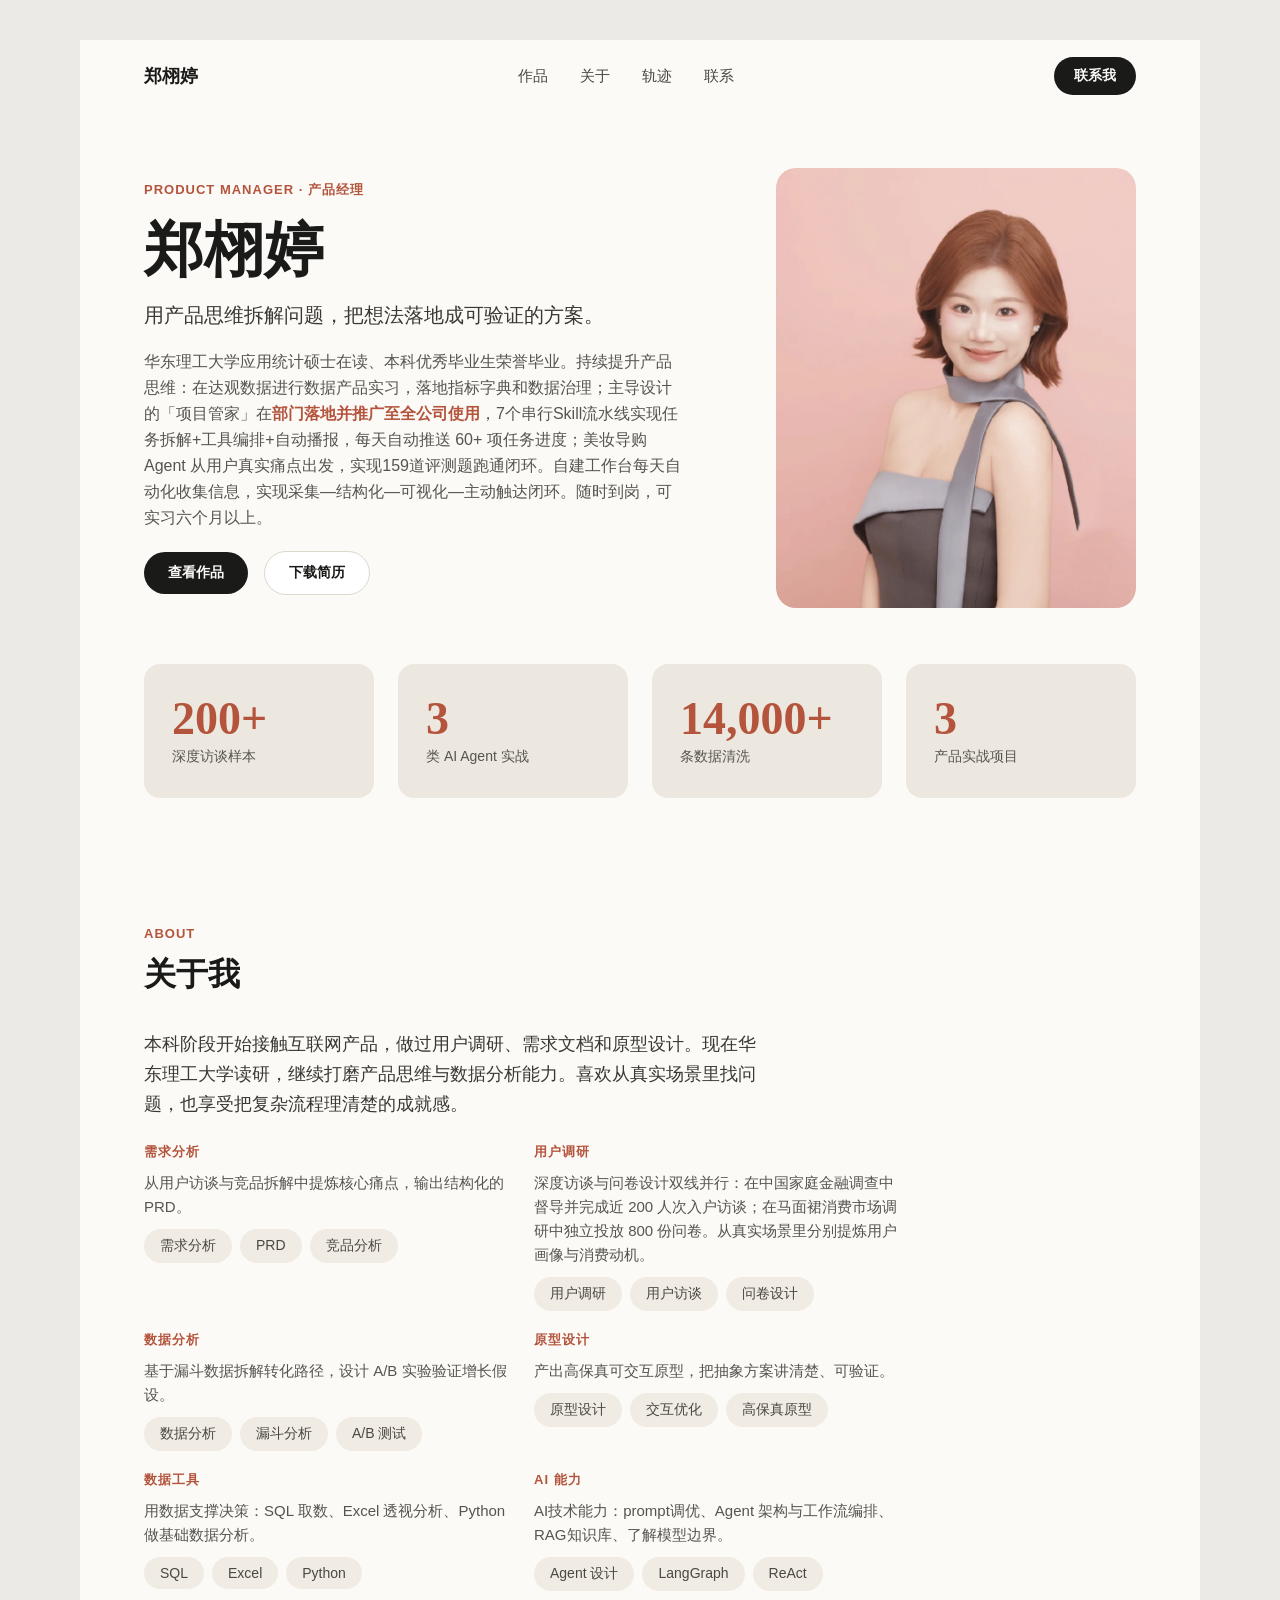
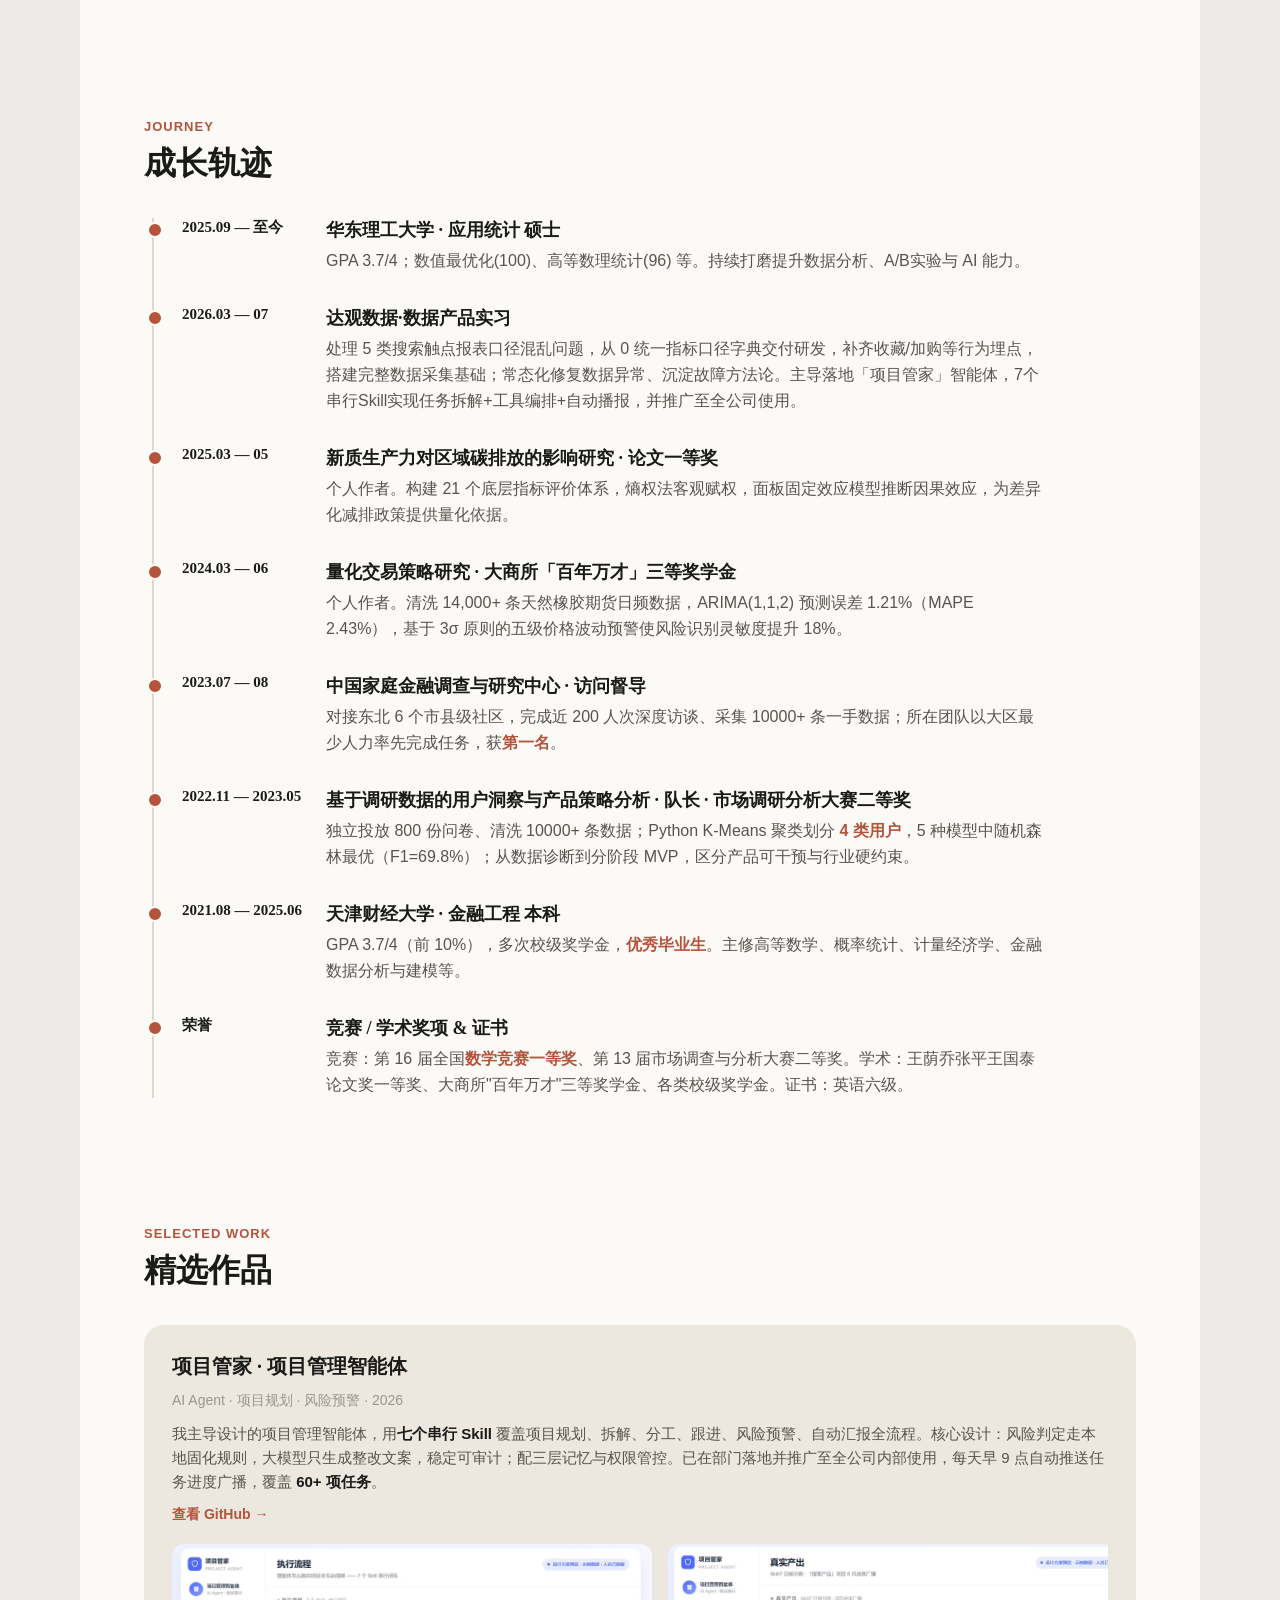
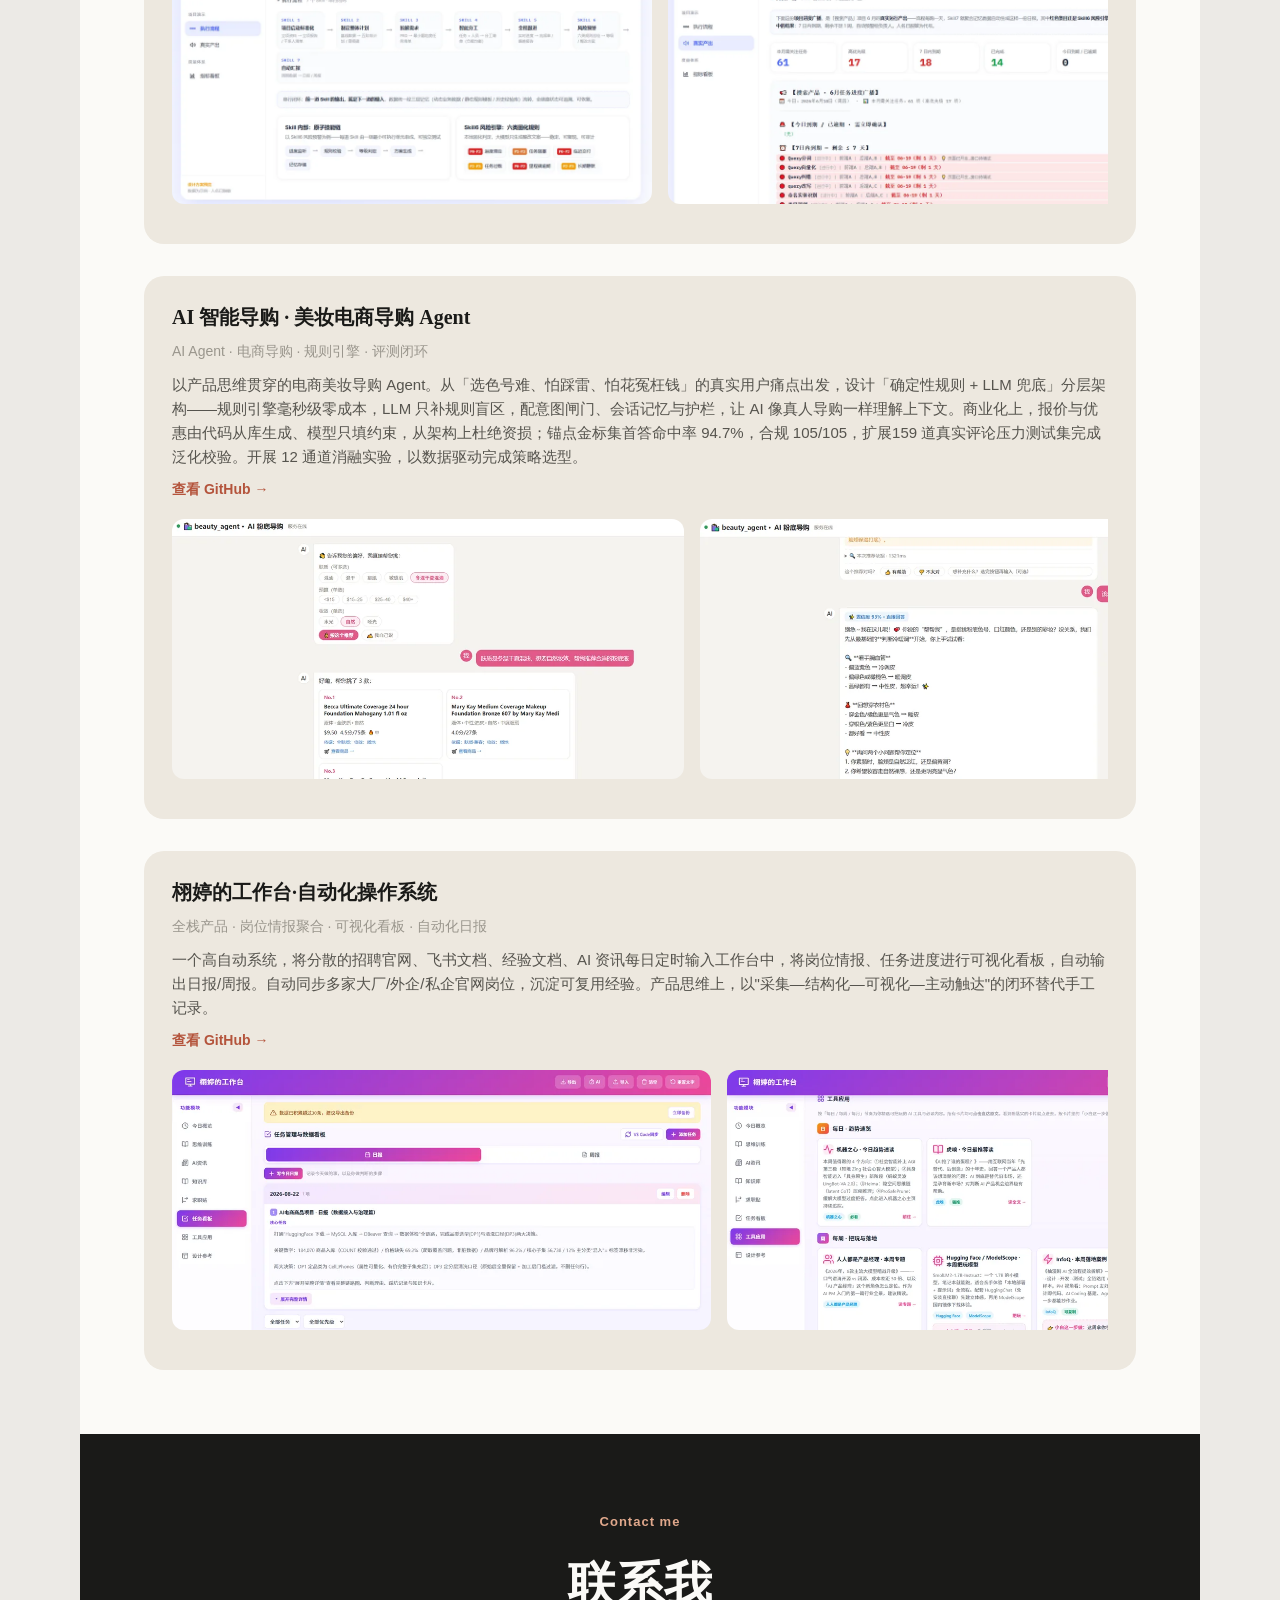
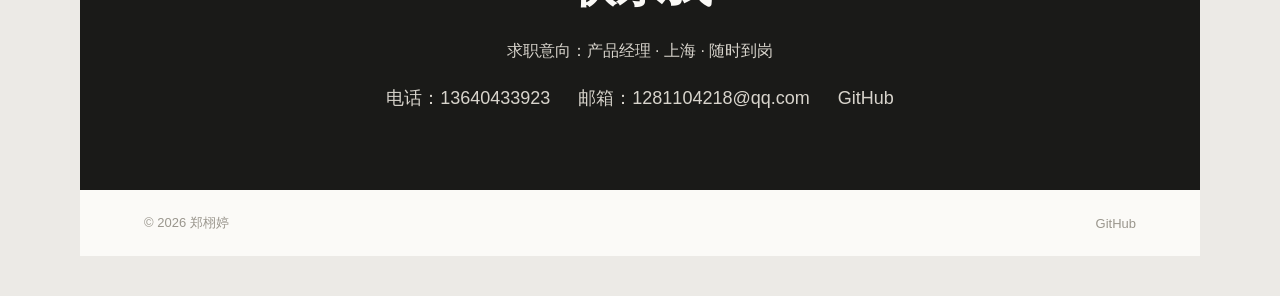
==== commit 5d8762a3: "style: 收敛页面 strong 高亮 20 处 -> 7 处（去重+清单只留最稀缺+收掉整句加粗）" ====
--- a/index.html
+++ b/index.html
@@ -188,7 +188,7 @@
       <div class="eyebrow">PRODUCT MANAGER · 产品经理</div>
       <h1 class="hero-name">郑栩婷</h1>
       <p class="hero-tagline">用产品思维拆解问题，把想法落地成可验证的方案。</p>
-      <p class="hero-bio">华东理工大学应用统计硕士在读、本科<strong>优秀毕业生</strong>荣誉毕业。持续提升产品思维：在达观数据进行数据产品实习，落地指标字典和数据治理；主导设计的「项目管家」在<strong>部门落地并推广至全公司使用</strong>，7个串行Skill流水线实现任务拆解+工具编排+自动播报，每天自动推送 60+ 项任务进度；美妆导购 Agent 从用户真实痛点出发，实现159道评测题跑通闭环。自建工作台每天自动化收集信息，实现采集—结构化—可视化—主动触达闭环。随时到岗，可实习六个月以上。</p>
+      <p class="hero-bio">华东理工大学应用统计硕士在读、本科优秀毕业生荣誉毕业。持续提升产品思维：在达观数据进行数据产品实习，落地指标字典和数据治理；主导设计的「项目管家」在<strong>部门落地并推广至全公司使用</strong>，7个串行Skill流水线实现任务拆解+工具编排+自动播报，每天自动推送 60+ 项任务进度；美妆导购 Agent 从用户真实痛点出发，实现159道评测题跑通闭环。自建工作台每天自动化收集信息，实现采集—结构化—可视化—主动触达闭环。随时到岗，可实习六个月以上。</p>
       <div class="hero-cta">
         <a class="cta-primary" href="#work">查看作品</a>
         <a class="cta-secondary" href="assets/resume.pdf" download>下载简历</a>
@@ -223,7 +223,7 @@
         </div>
         <div class="skill-col">
           <div class="skill-cat">用户调研</div>
-          <p class="skill-desc">深度访谈与问卷设计双线并行：在中国家庭金融调查中督导并完成近 <strong>200 人次入户访谈</strong>；在马面裙消费市场调研中独立投放<strong> 800 份问卷</strong>。从真实场景里分别提炼用户画像与消费动机。</p>
+          <p class="skill-desc">深度访谈与问卷设计双线并行：在中国家庭金融调查中督导并完成近 200 人次入户访谈；在马面裙消费市场调研中独立投放 800 份问卷。从真实场景里分别提炼用户画像与消费动机。</p>
           <div class="skill-tags"><span class="tag">用户调研</span><span class="tag">用户访谈</span><span class="tag">问卷设计</span></div>
         </div>
         <div class="skill-col">
@@ -289,14 +289,14 @@
         <div class="tl-year">2023.07 — 08</div>
         <div class="tl-body">
           <div class="tl-h">中国家庭金融调查与研究中心 · 访问督导</div>
-          <div class="tl-d">对接东北 6 个市县级社区，完成近<strong> 200 人次</strong>深度访谈、采集<strong>10000+ 条一手数据</strong>；所在团队以大区最少人力率先完成任务，获<strong>第一名</strong>。</div>
+          <div class="tl-d">对接东北 6 个市县级社区，完成近 200 人次深度访谈、采集 10000+ 条一手数据；所在团队以大区最少人力率先完成任务，获<strong>第一名</strong>。</div>
         </div>
       </div>
       <div class="tl-item">
         <div class="tl-year">2022.11 — 2023.05</div>
         <div class="tl-body">
           <div class="tl-h">基于调研数据的用户洞察与产品策略分析 · 队长 · 市场调研分析大赛二等奖</div>
-          <div class="tl-d">独立投放 <strong>800 份问卷</strong>、清洗 10000+ 条数据；Python K-Means 聚类划分 <strong>4 类用户</strong>，5 种模型中随机森林最优（<strong>F1=69.8%</strong>）；从数据诊断到分阶段 MVP，区分产品可干预与行业硬约束。</div>
+          <div class="tl-d">独立投放 800 份问卷、清洗 10000+ 条数据；Python K-Means 聚类划分 <strong>4 类用户</strong>，5 种模型中随机森林最优（F1=69.8%）；从数据诊断到分阶段 MVP，区分产品可干预与行业硬约束。</div>
         </div>
       </div>
       <div class="tl-item">
@@ -310,7 +310,7 @@
         <div class="tl-year">荣誉</div>
         <div class="tl-body">
           <div class="tl-h">竞赛 / 学术奖项 & 证书</div>
-          <div class="tl-d">竞赛：第 16 届全国<strong>数学竞赛一等奖</strong>、第 13 届市场调查与分析大赛<strong>二等奖</strong>。学术：王荫乔张平王国泰论文奖<strong>一等奖</strong>、大商所"百年万才"<strong>三等奖学金</strong>、各类校级奖学金。证书：<strong>英语六级</strong>。</div>
+          <div class="tl-d">竞赛：第 16 届全国<strong>数学竞赛一等奖</strong>、第 13 届市场调查与分析大赛二等奖。学术：王荫乔张平王国泰论文奖一等奖、大商所"百年万才"三等奖学金、各类校级奖学金。证书：英语六级。</div>
         </div>
       </div>
     </div>
@@ -329,7 +329,7 @@
         <div class="proj-featured-info">
           <h3 class="proj-title">项目管家 · 项目管理智能体</h3>
           <div class="proj-meta">AI Agent · 项目规划 · 风险预警 · 2026</div>
-          <p class="proj-desc">我主导设计的项目管理智能体，用<strong>七个串行 Skill</strong> 覆盖项目规划、拆解、分工、跟进、风险预警、自动汇报全流程。核心设计：<strong>风险判定走本地固化规则</strong>，大模型只生成整改文案，稳定可审计；配<strong>三层记忆与权限管控</strong>。已在部门落地并推广至全公司内部使用，每天早 9 点自动推送任务进度广播，覆盖 <strong>60+ 项任务</strong>。</p>
+          <p class="proj-desc">我主导设计的项目管理智能体，用<strong>七个串行 Skill</strong> 覆盖项目规划、拆解、分工、跟进、风险预警、自动汇报全流程。核心设计：风险判定走本地固化规则，大模型只生成整改文案，稳定可审计；配三层记忆与权限管控。已在部门落地并推广至全公司内部使用，每天早 9 点自动推送任务进度广播，覆盖 <strong>60+ 项任务</strong>。</p>
           <a class="proj-link" href="https://github.com/zxt1223/project-intelligent-agent" target="_blank" rel="noopener">查看 GitHub →</a>
         </div>
       </div>
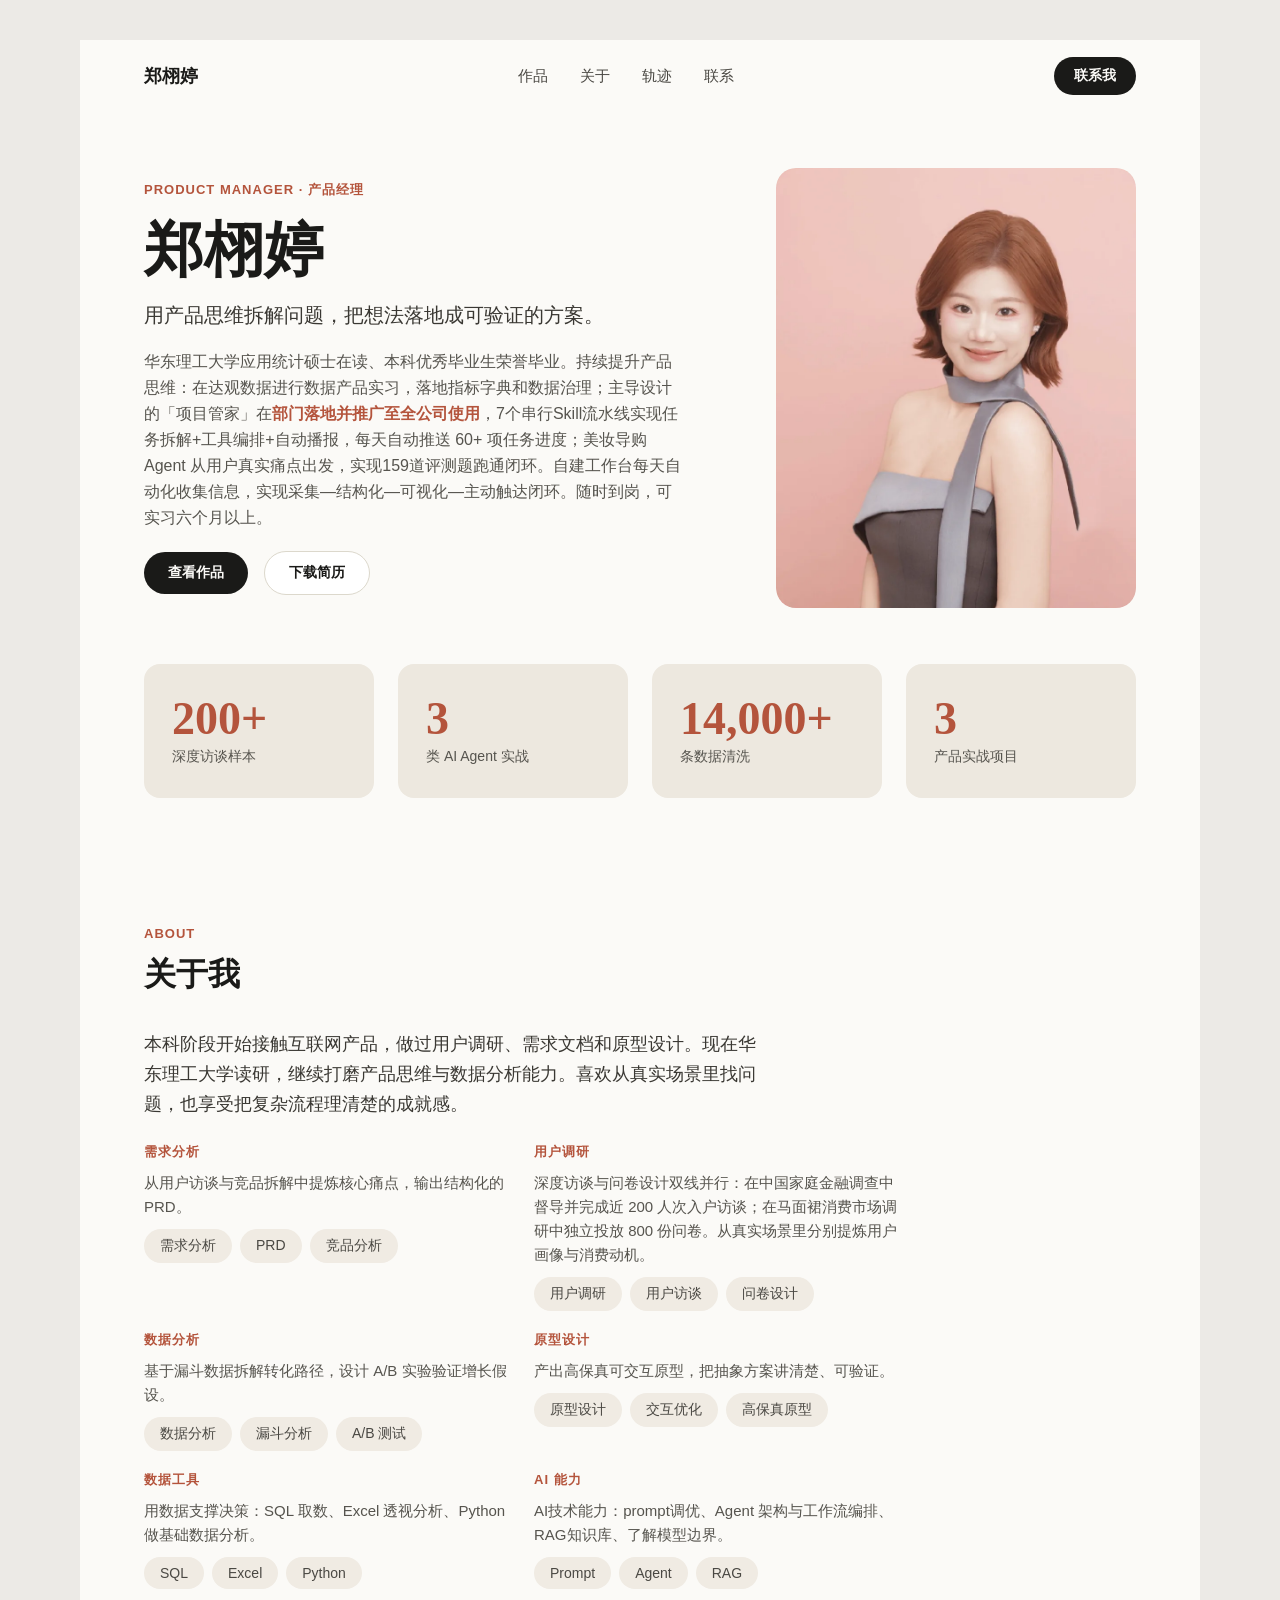
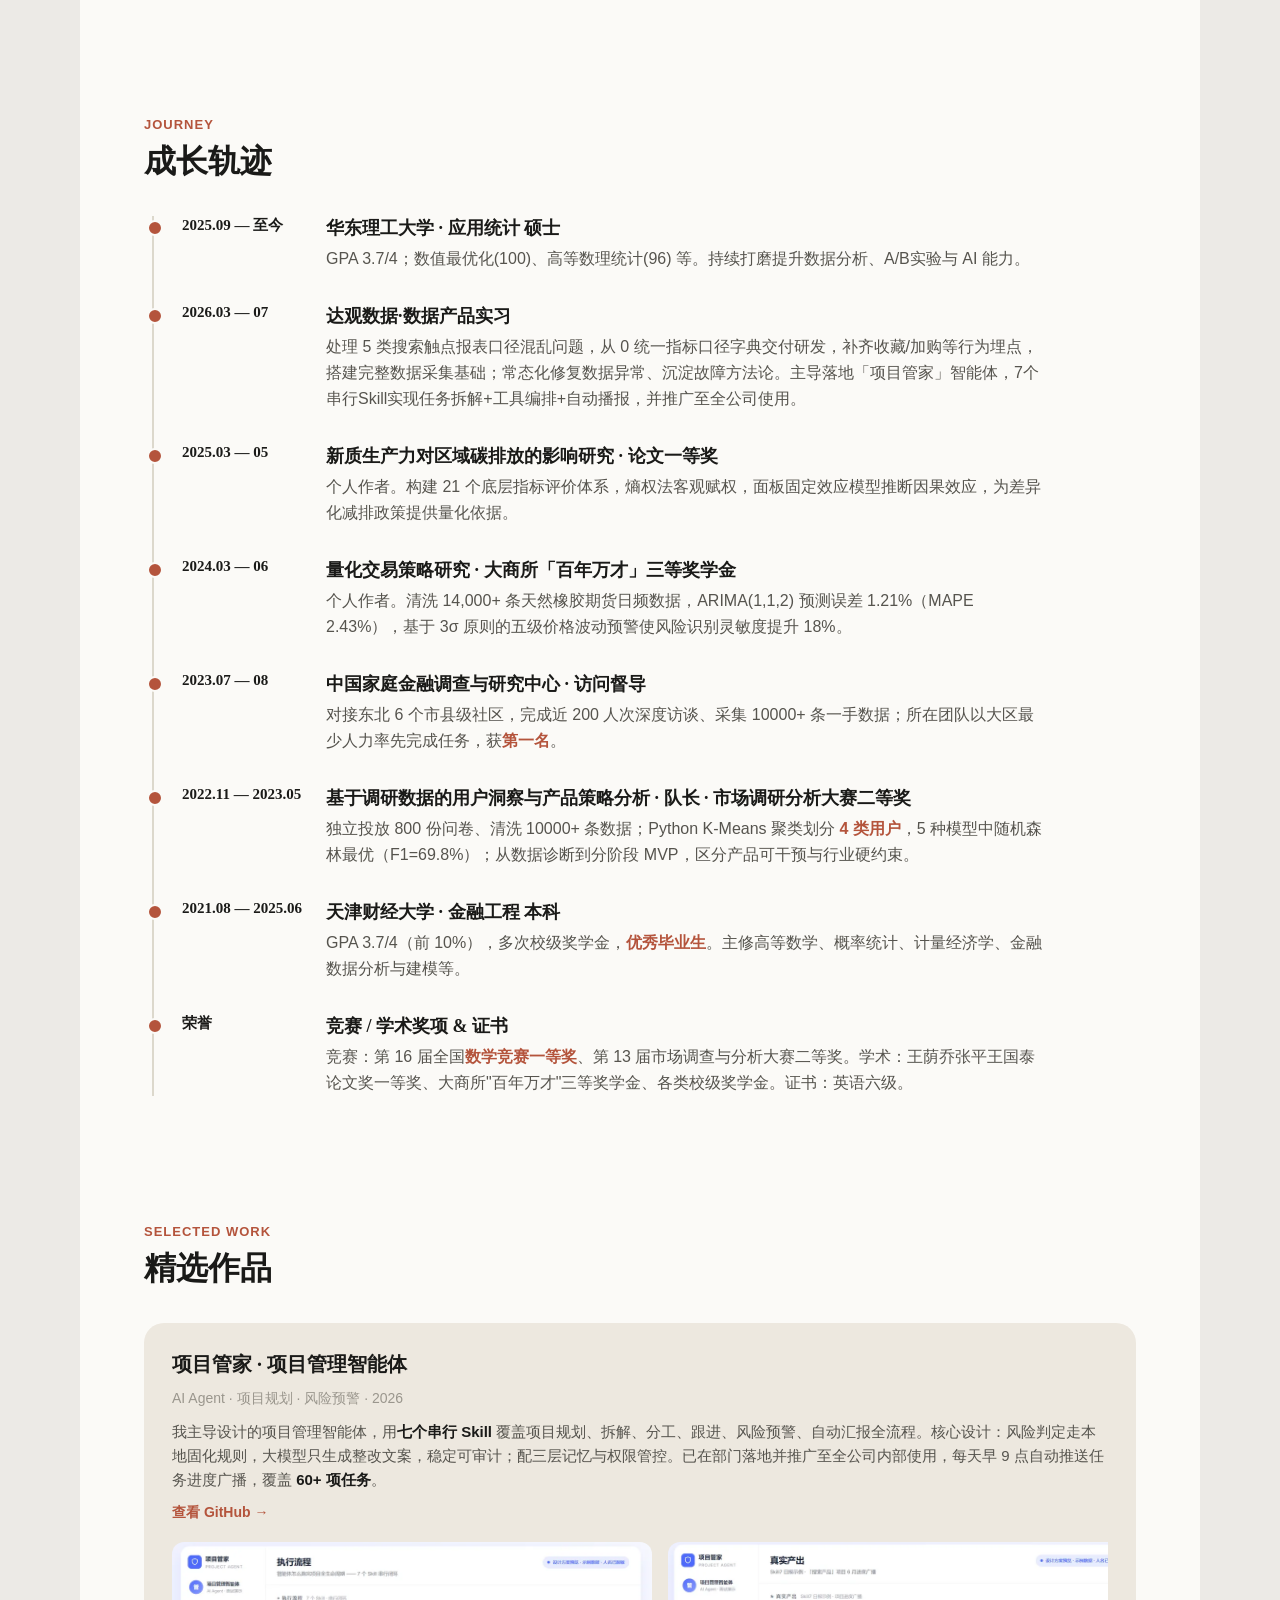
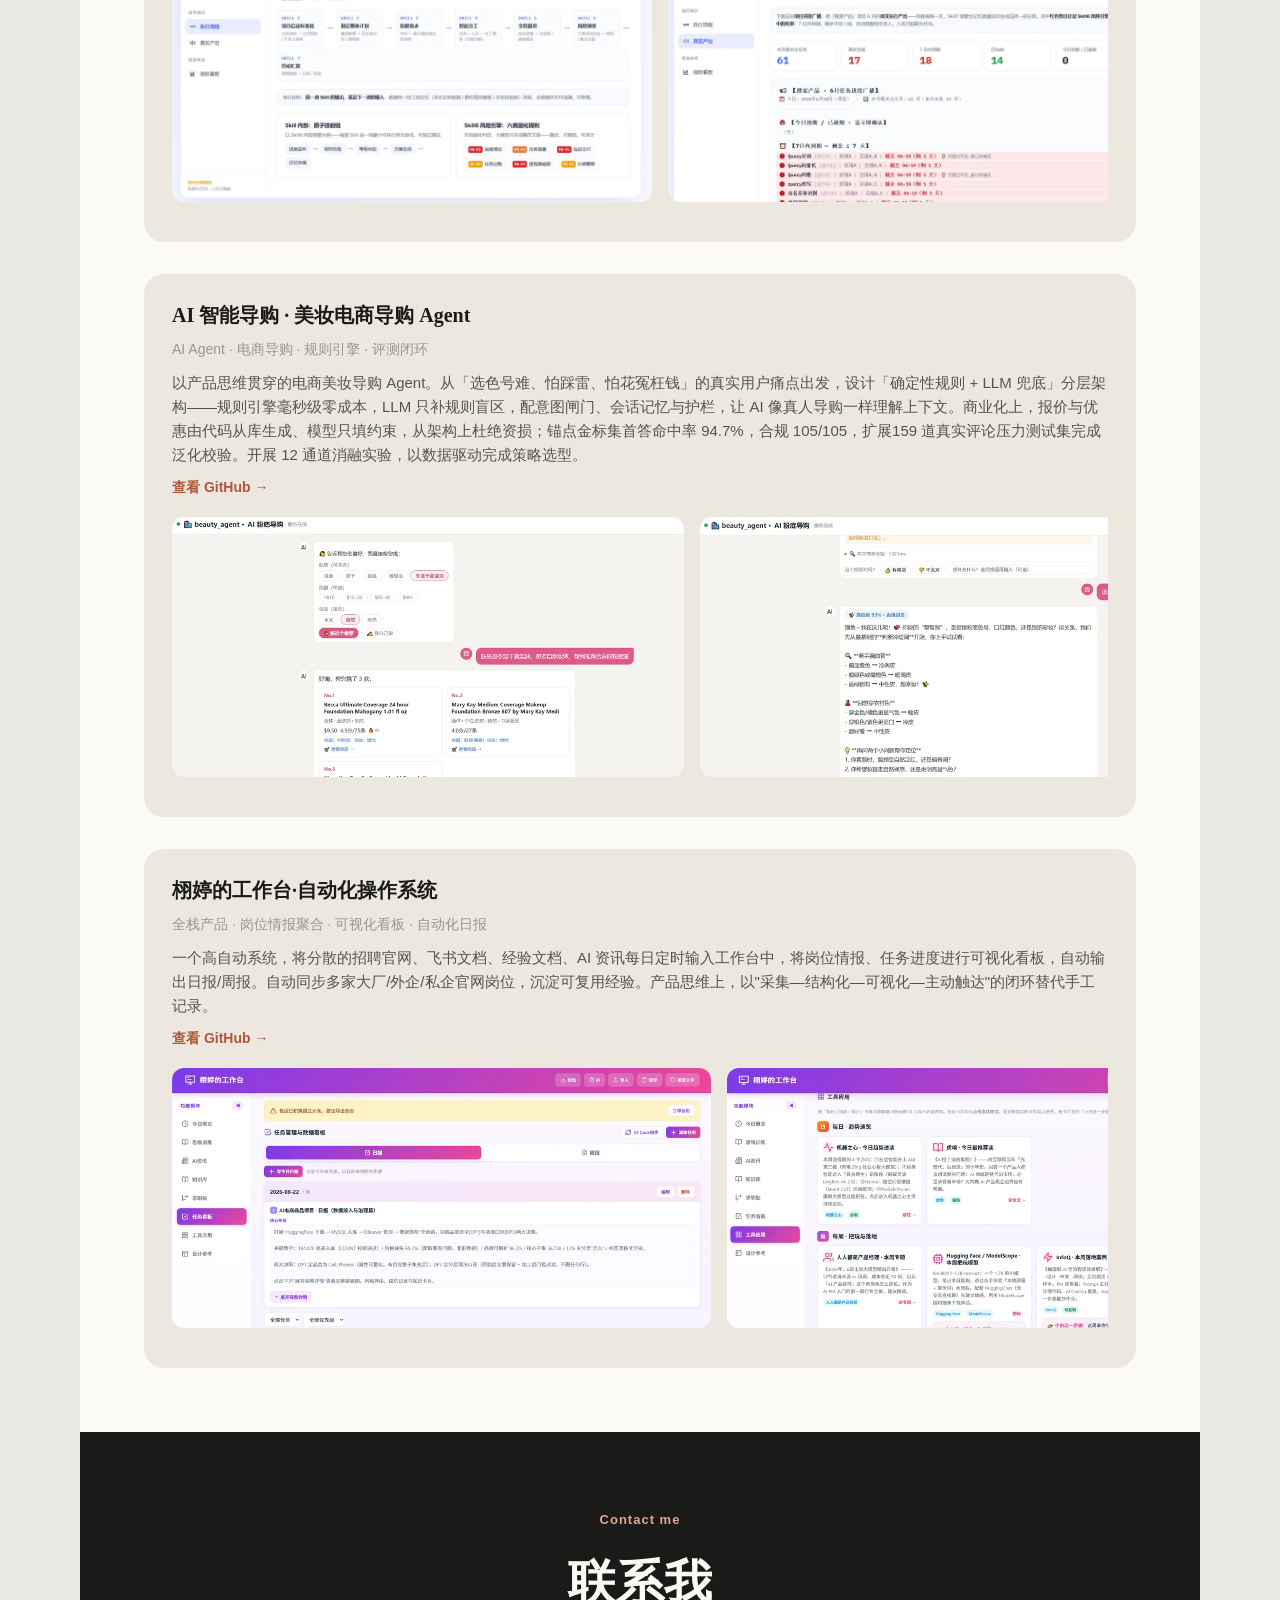
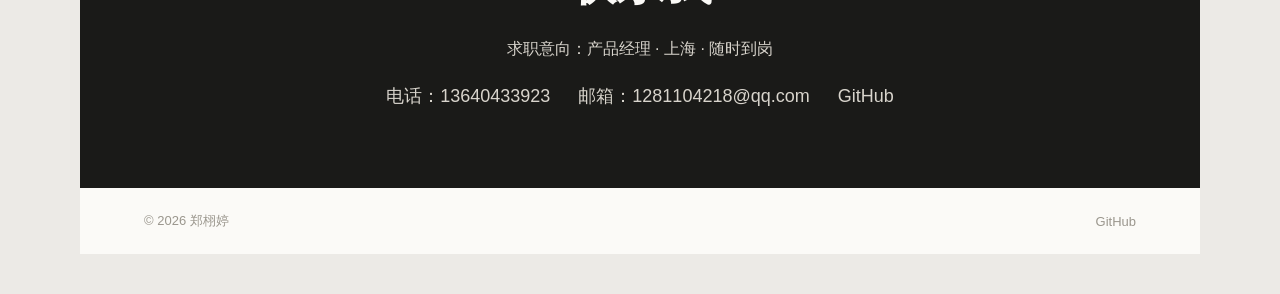
==== commit d99fdbff: "style: AI 能力卡标签条 Agent 设计/LangGraph/ReAct → Prompt/Agent/RAG" ====
--- a/index.html
+++ b/index.html
@@ -244,7 +244,7 @@
         <div class="skill-col">
           <div class="skill-cat">AI 能力</div>
           <p class="skill-desc">AI技术能力：prompt调优、Agent 架构与工作流编排、RAG知识库、了解模型边界。</p>
-          <div class="skill-tags"><span class="tag">Agent 设计</span><span class="tag">LangGraph</span><span class="tag">ReAct</span></div>
+          <div class="skill-tags"><span class="tag">Prompt</span><span class="tag">Agent</span><span class="tag">RAG</span></div>
         </div>
       </div>
     </div>
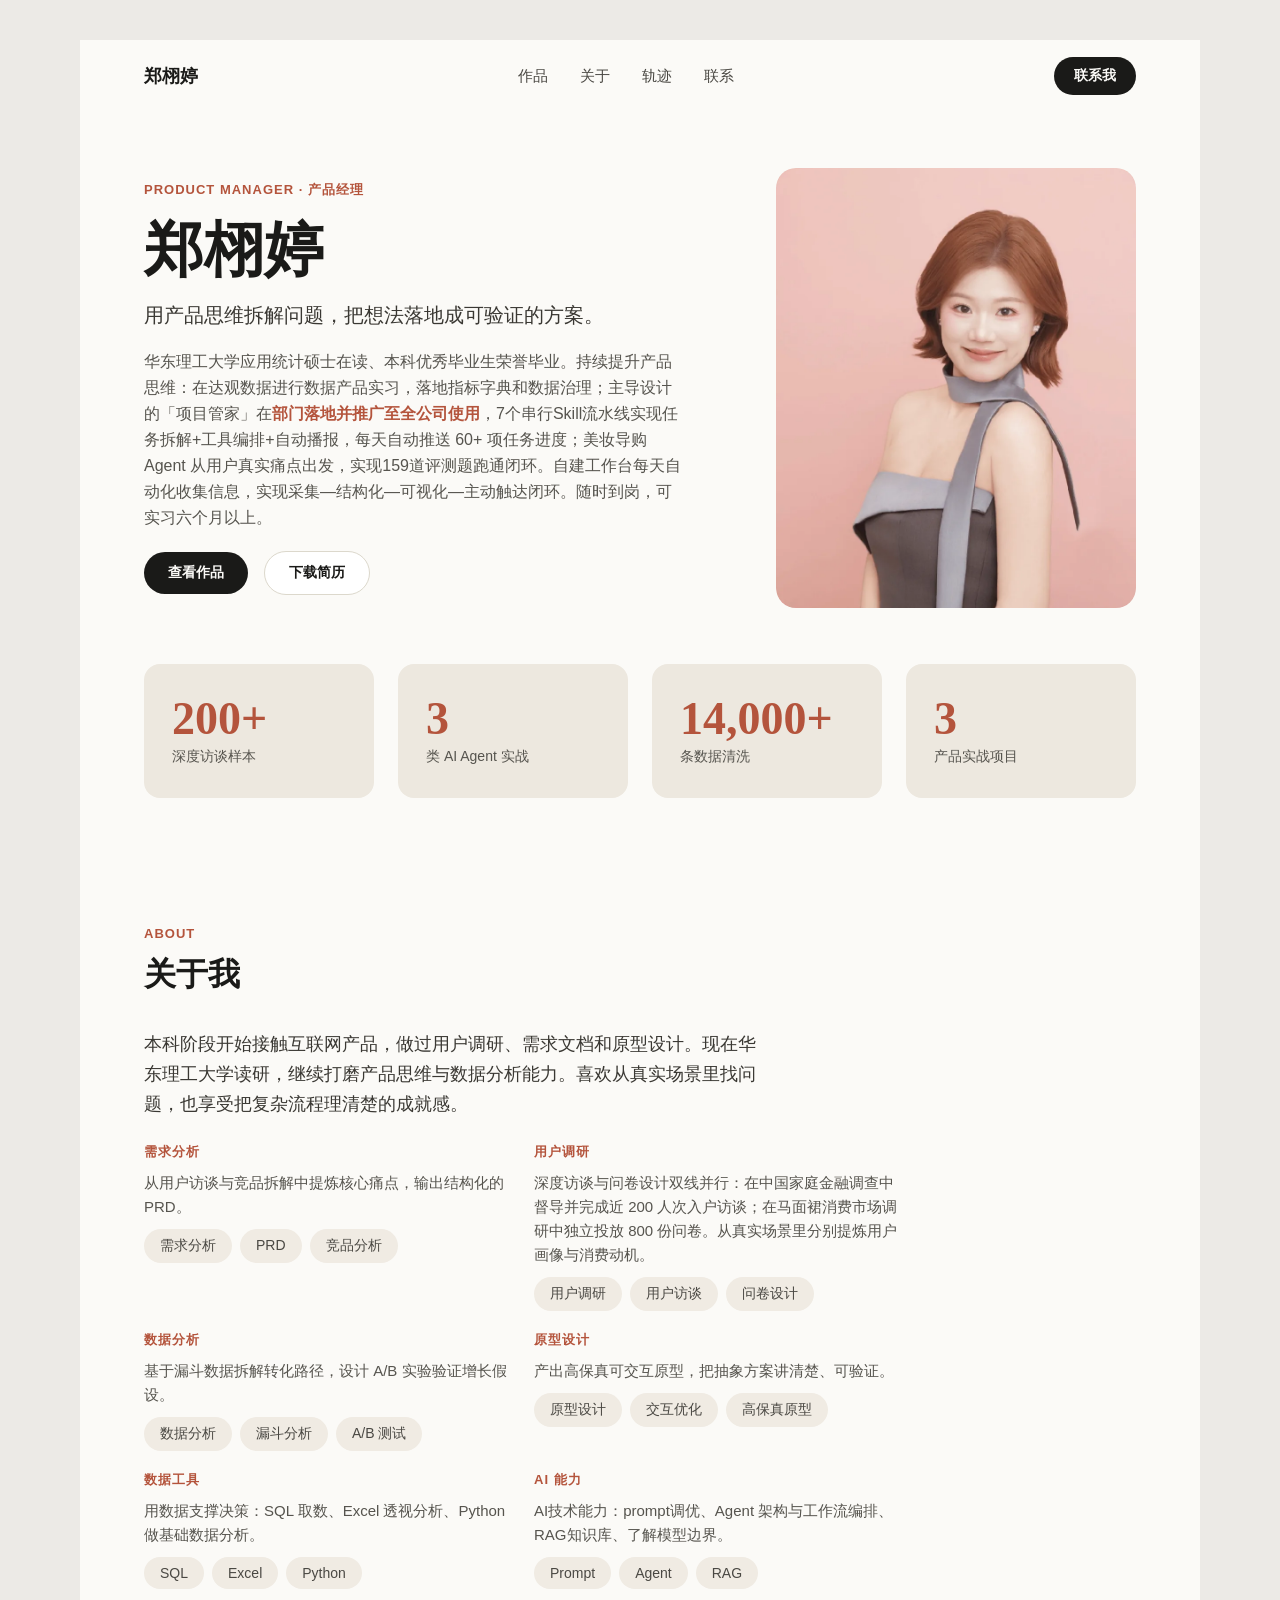
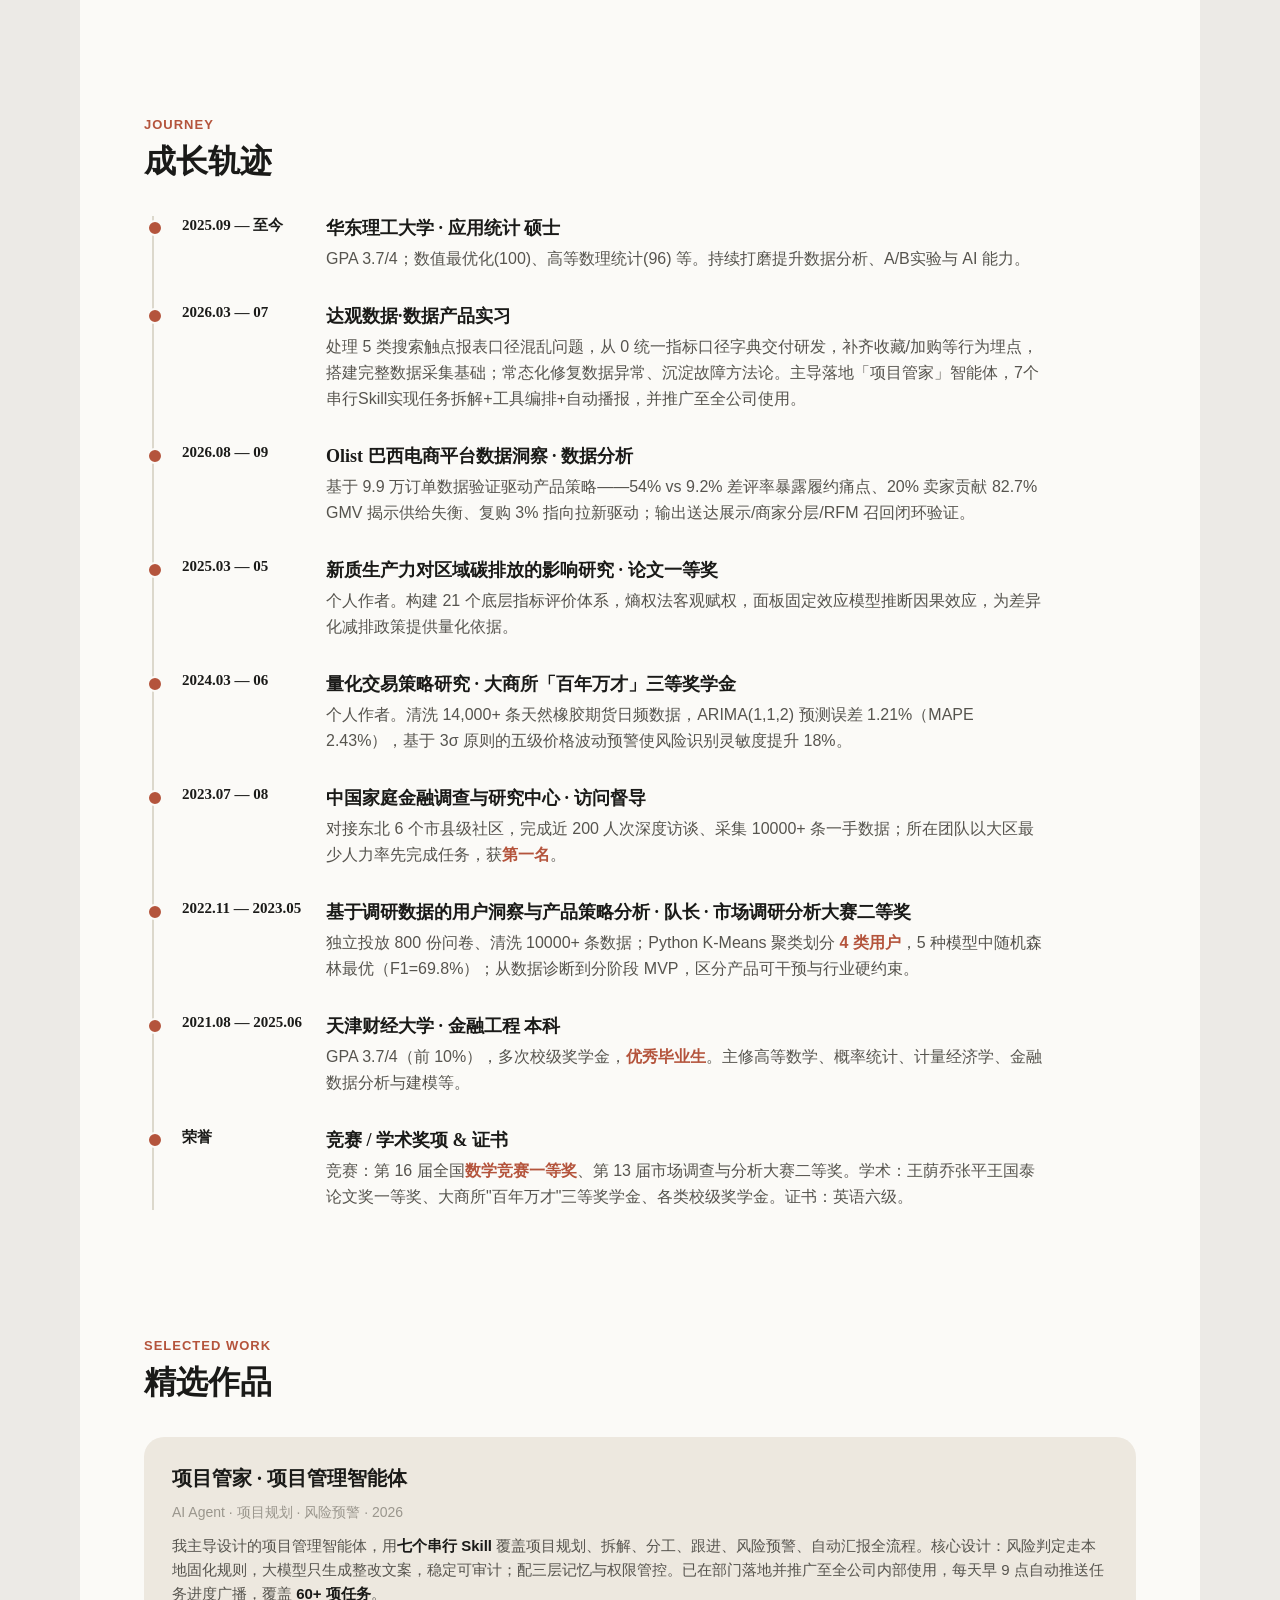
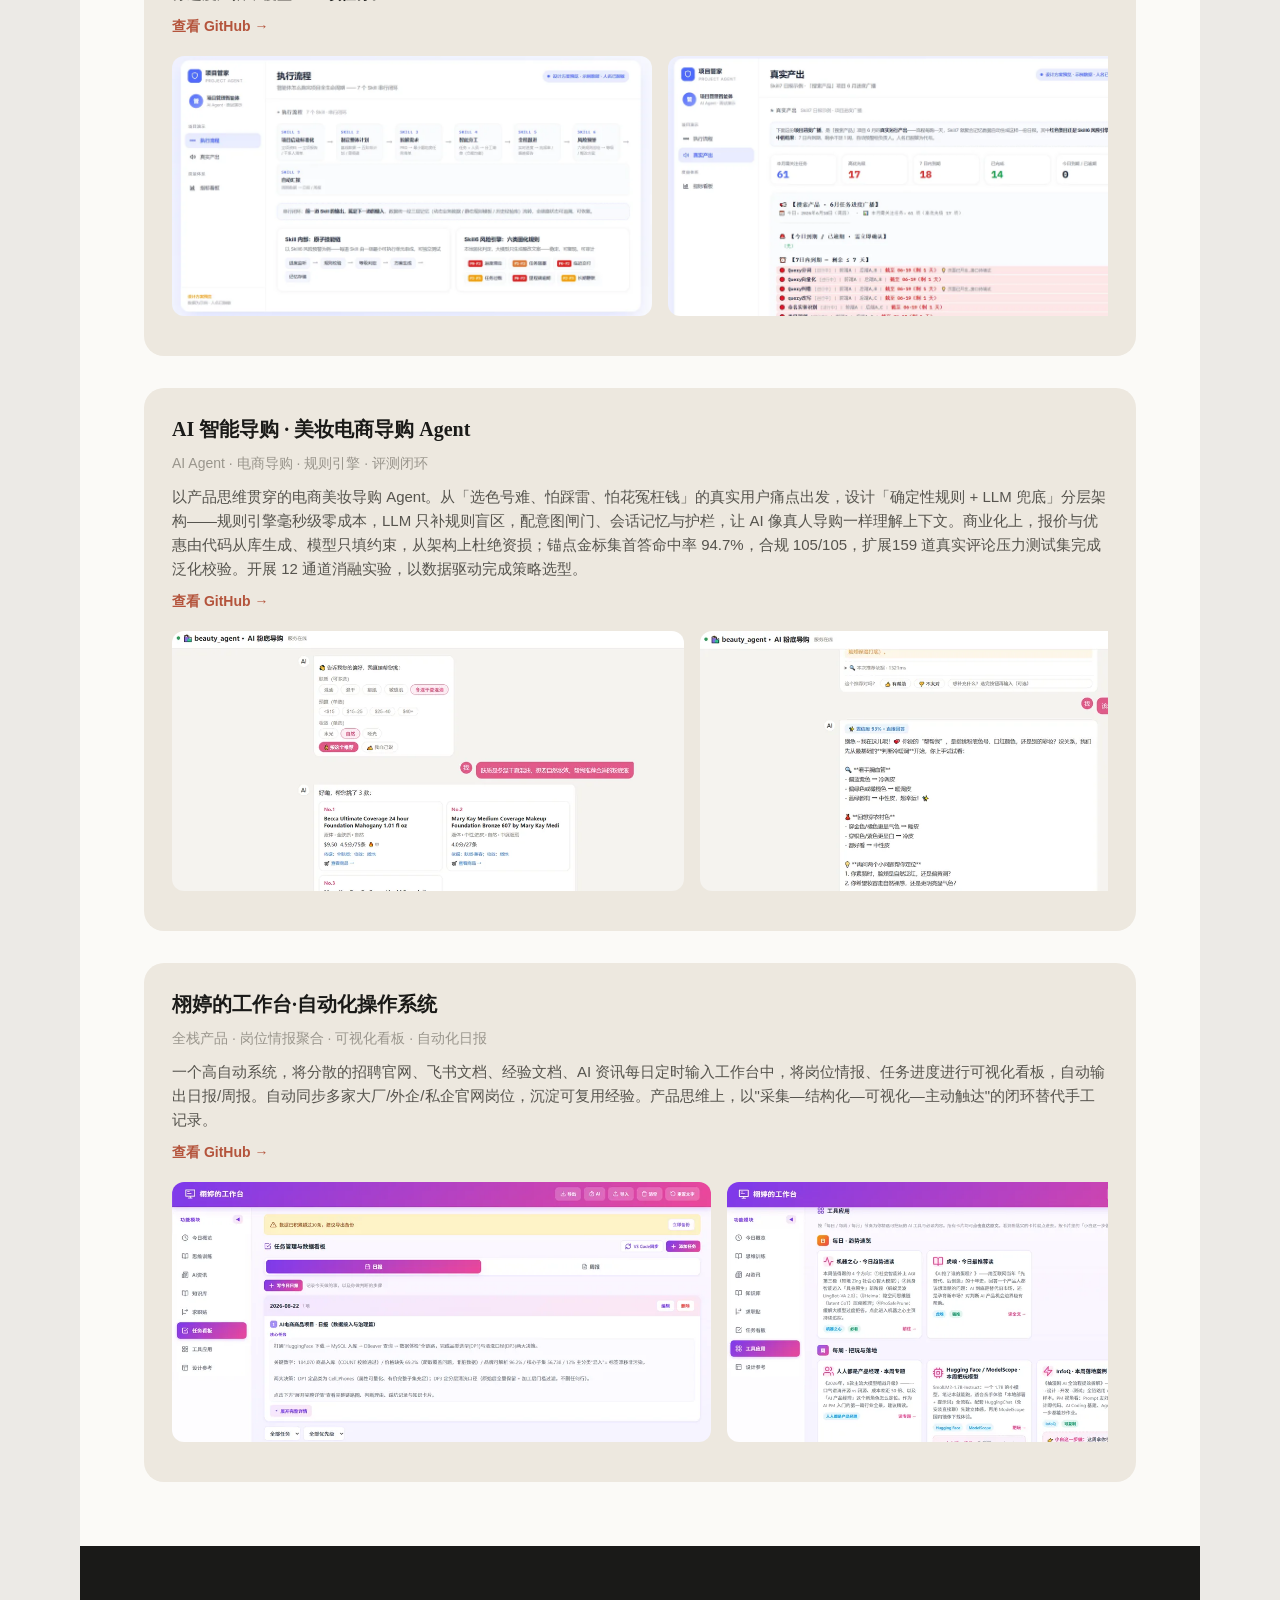
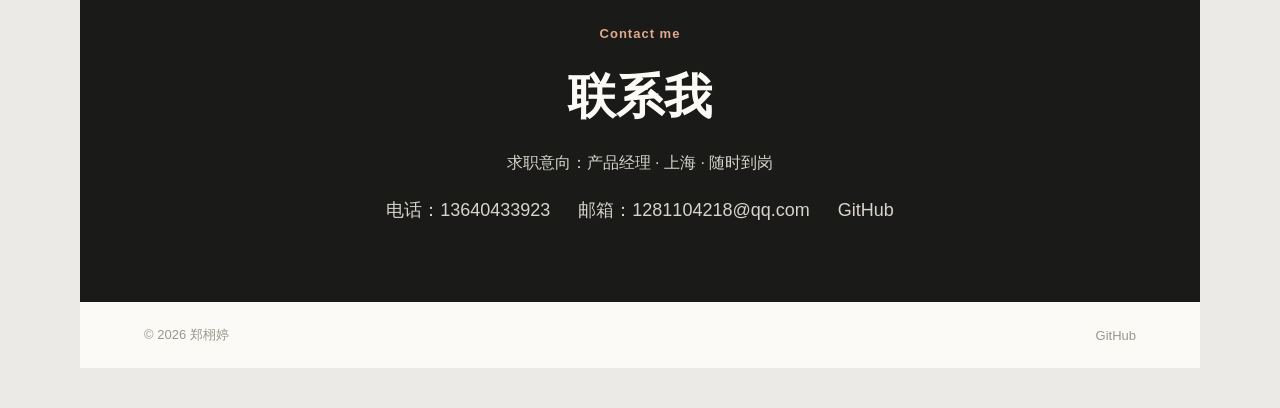
==== commit 4ac1e8ef: "docs: 成长轨迹新增 Olist 巴西电商数据分析项目（数据验证驱动产品策略）" ====
--- a/index.html
+++ b/index.html
@@ -272,6 +272,13 @@
         </div>
       </div>
       <div class="tl-item">
+        <div class="tl-year">2026.08 — 09</div>
+        <div class="tl-body">
+          <div class="tl-h">Olist 巴西电商平台数据洞察 · 数据分析</div>
+          <div class="tl-d">基于 9.9 万订单数据验证驱动产品策略——54% vs 9.2% 差评率暴露履约痛点、20% 卖家贡献 82.7% GMV 揭示供给失衡、复购 3% 指向拉新驱动；输出送达展示/商家分层/RFM 召回闭环验证。</div>
+        </div>
+      </div>
+      <div class="tl-item">
         <div class="tl-year">2025.03 — 05</div>
         <div class="tl-body">
           <div class="tl-h">新质生产力对区域碳排放的影响研究 · 论文一等奖</div>
